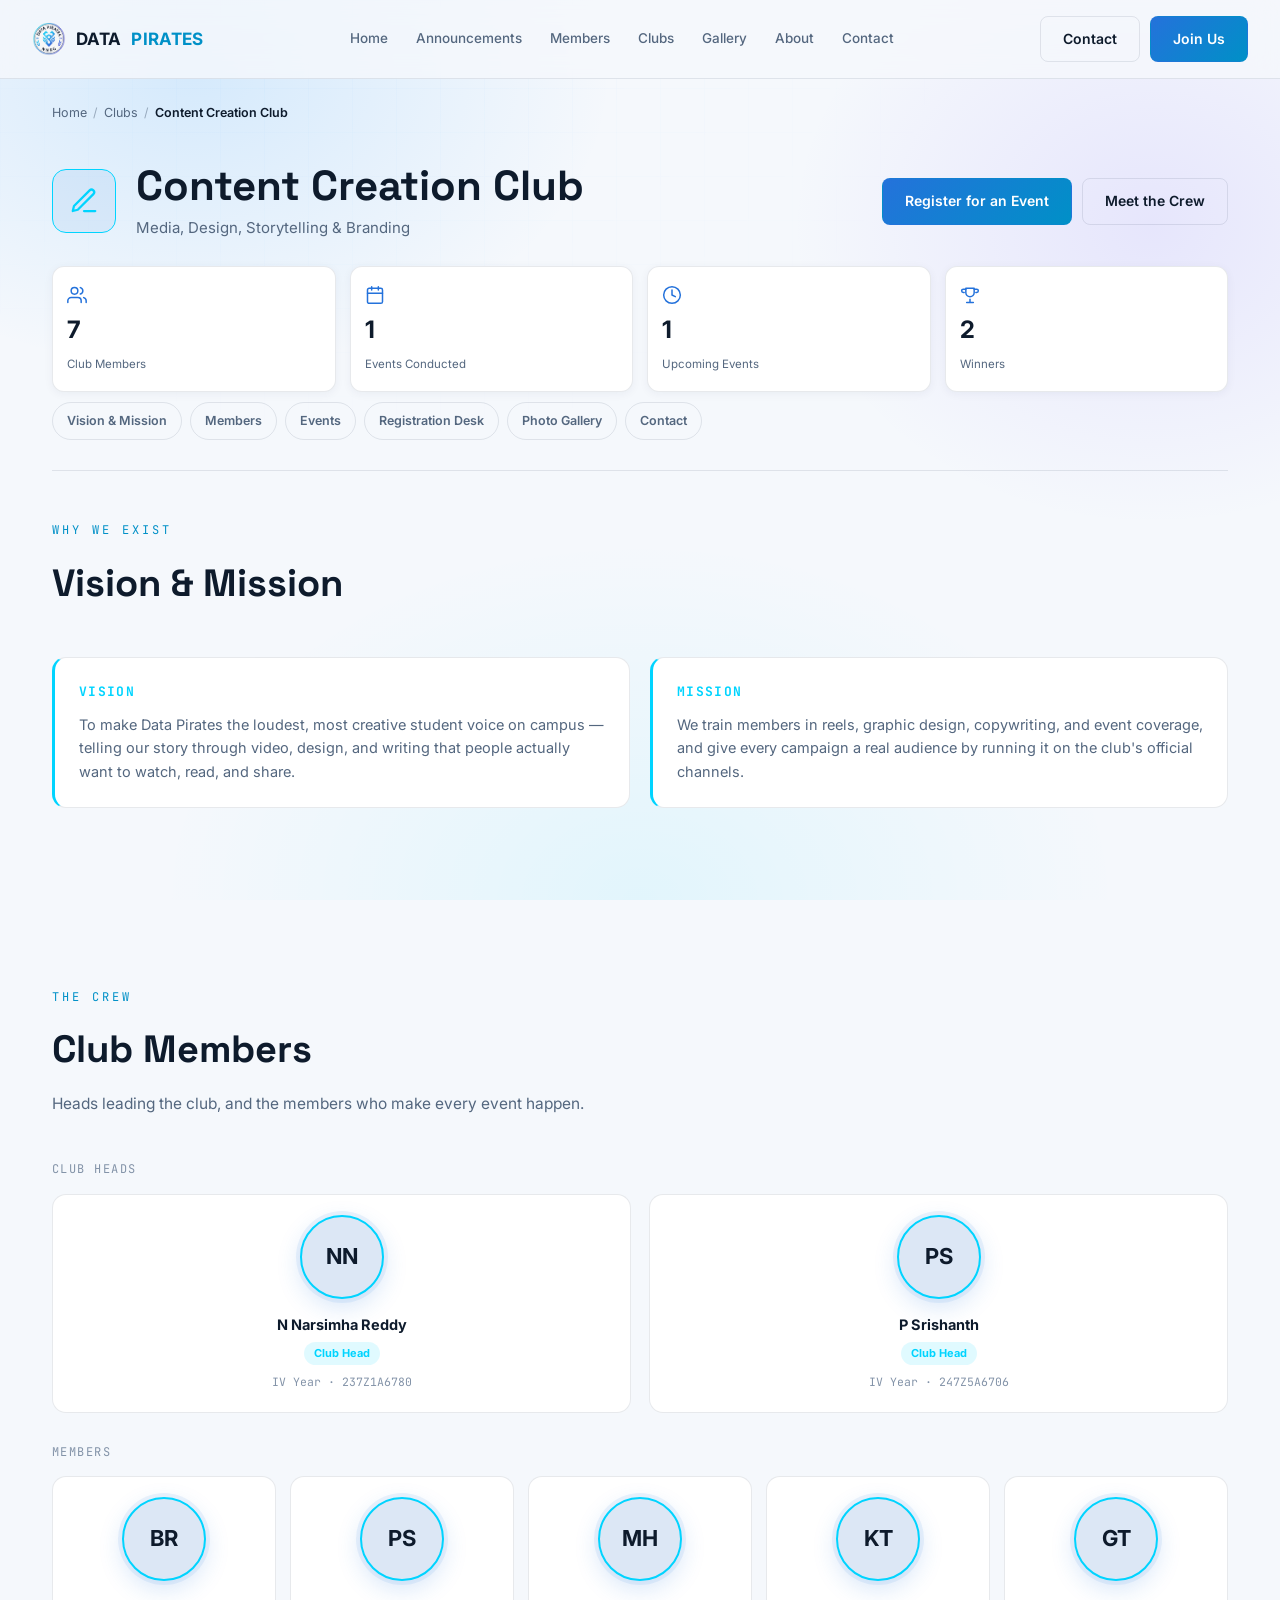
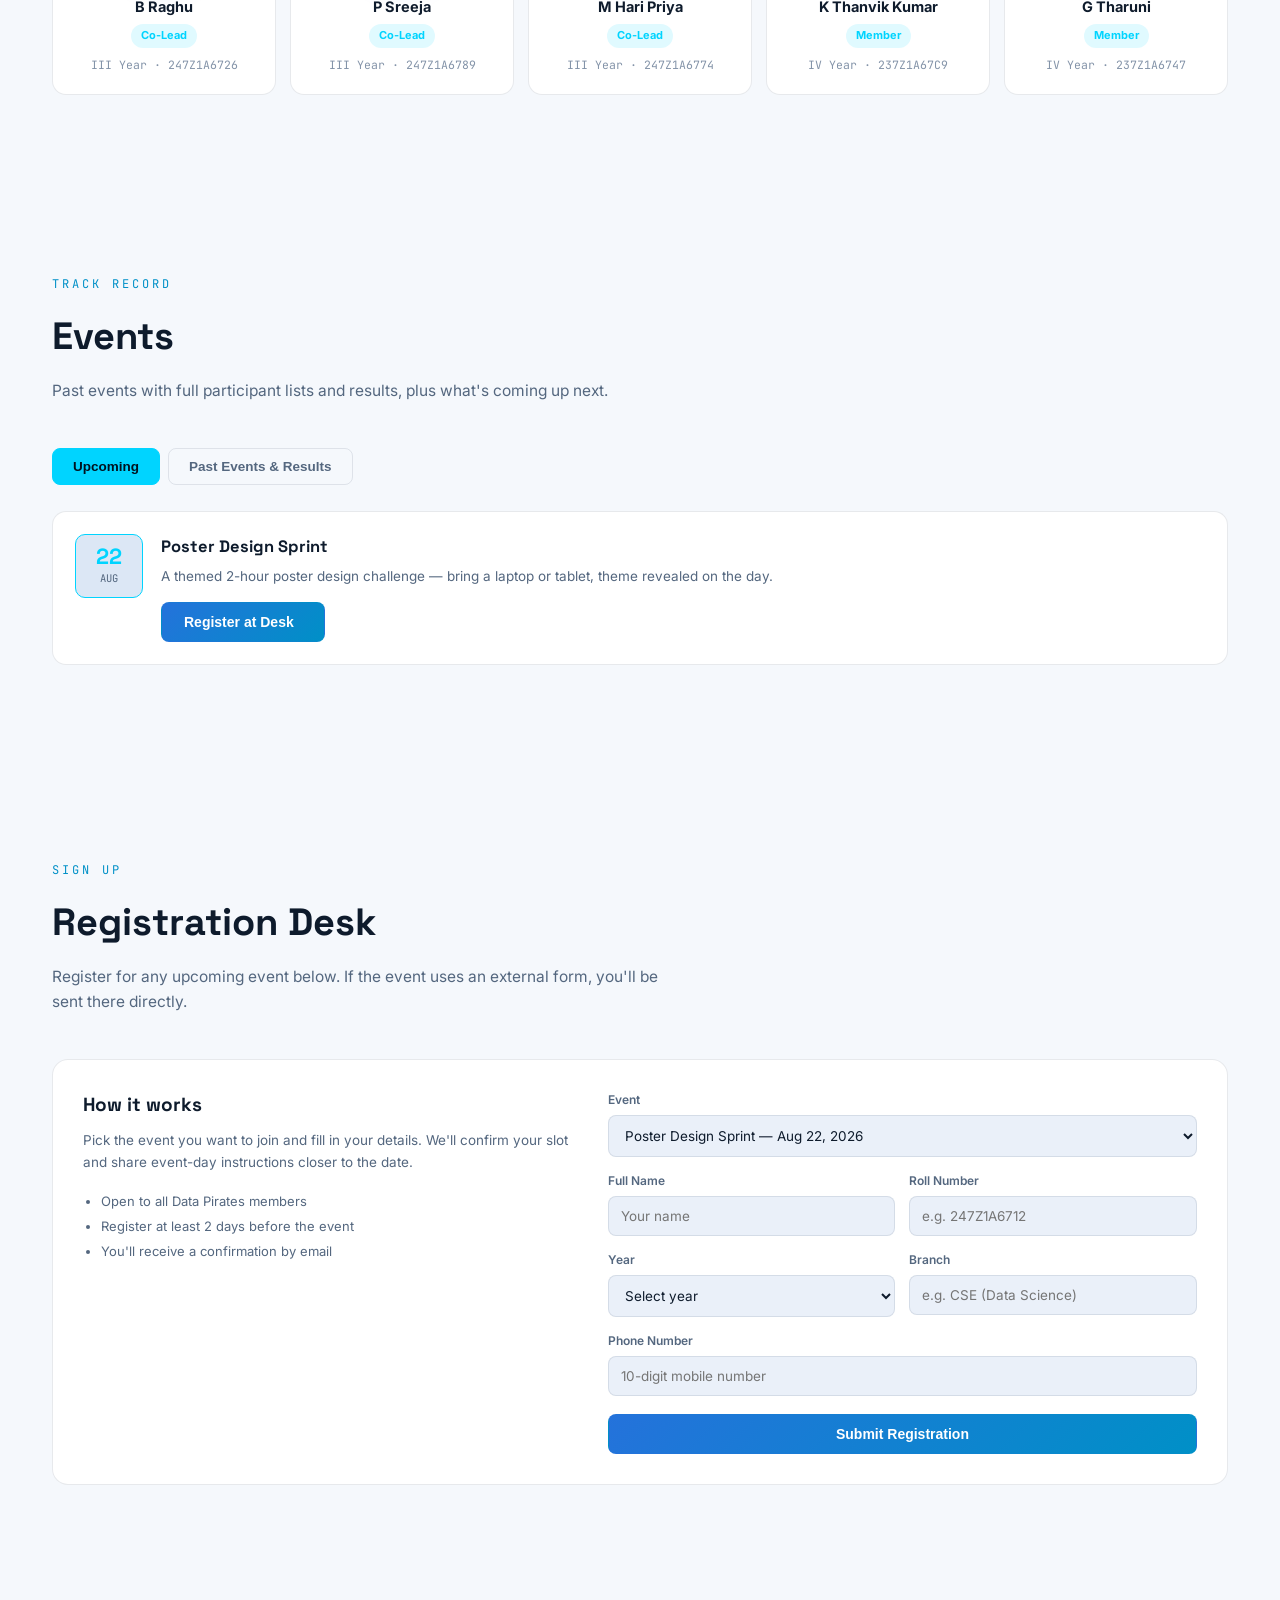
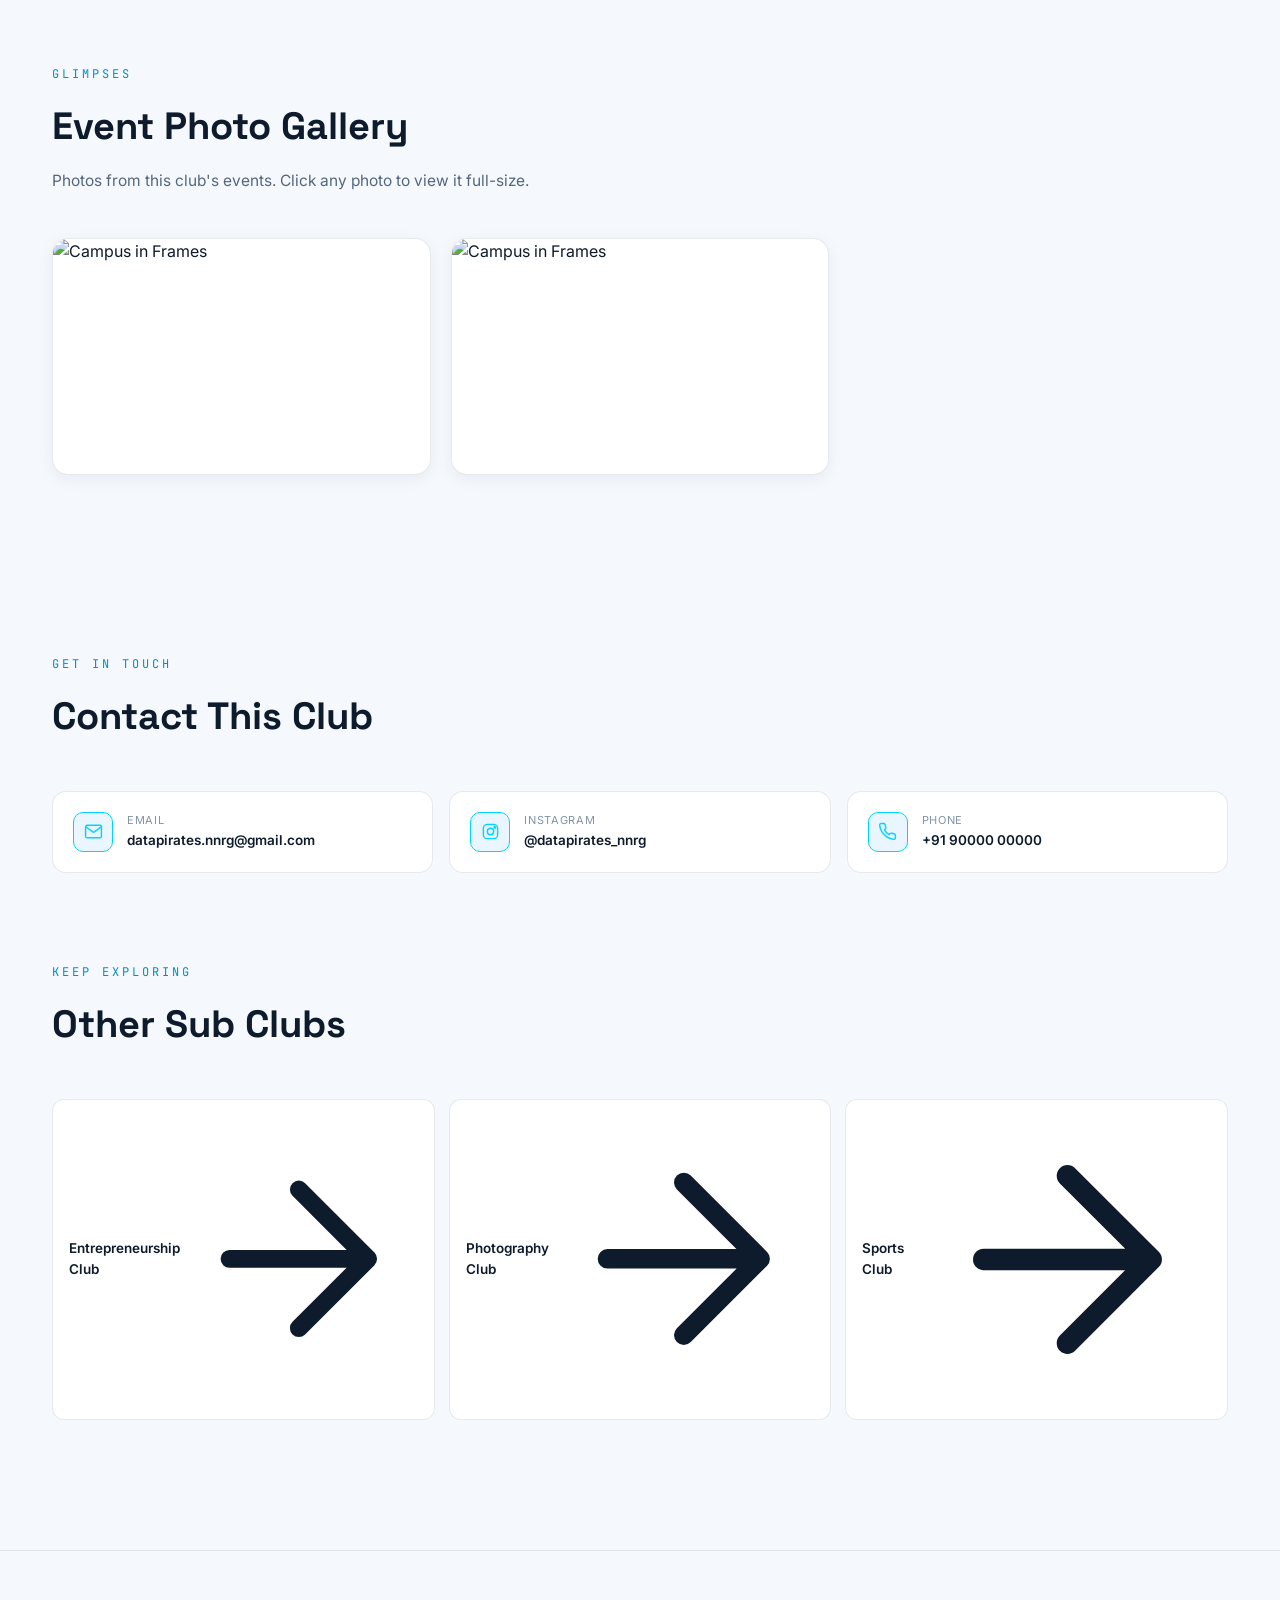
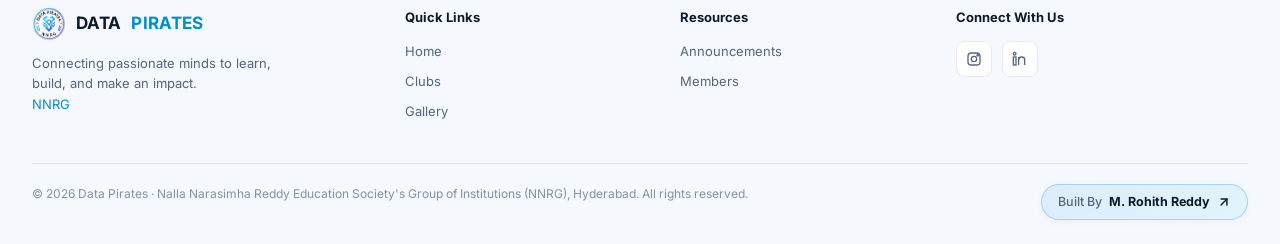
==== clubs/content-creation-club.html @ 0f672252 "Added Data Pirates website" ====
<!DOCTYPE html>
<html lang="en">

<head>
  <meta charset="UTF-8">
  <meta name="viewport" content="width=device-width, initial-scale=1.0">
  <title>Content Creation Club — Data Pirates</title>
  <meta name="description" content="Content Creation Club at Data Pirates NNRG — members, events, results, upcoming events and registration.">
  <link rel="icon" type="image/jpeg" href="../images/favicon.jpeg">
  <link rel="preconnect" href="https://fonts.googleapis.com">
  <link
    href="https://fonts.googleapis.com/css2?family=Space+Grotesk:wght@500;600;700;800&family=Inter:wght@400;500;600;700&family=JetBrains+Mono:wght@400;500;700&display=swap"
    rel="stylesheet">
  <link rel="stylesheet" href="../style.css">
  <link rel="stylesheet" href="club.css">
</head>

<body class="light-mode" data-club="content_creation">
  <div class="glow-bg"></div>
  <div class="grid-overlay"></div>

  <header>
    <a href="../index.html" class="logo">
      <div class="logo-mark logo-animated"><img src="../images/nav_logo.jpeg" alt="Data Pirates NNRG logo"></div>
      DATA <b>PIRATES</b>
    </a>
    <nav class="links" id="navLinks">
      <a href="../index.html#home">Home</a>
      <a href="../index.html#updates">Announcements</a>
      <a href="../index.html#members">Members</a>
      <a href="../index.html#clubs">Clubs</a>
      <a href="../gallery/index.html">Gallery</a>
      <a href="../index.html#about">About</a>
      <a href="../index.html#contact">Contact</a>
    </nav>
    <div class="nav-cta">
      <a href="#contact" class="btn btn-ghost">Contact</a>
      <a href="https://forms.gle/R5Wi1VMTRRuQQtkx8" target="_blank" rel="noopener noreferrer" class="btn btn-primary">Join Us</a>
      <button class="hamburger" id="hamburger" aria-label="Menu"><span></span><span></span><span></span></button>
    </div>
    <div class="mobile-menu" id="mobileMenu">
      <a href="../index.html#home">Home</a><a href="../index.html#updates">Announcements</a><a href="../index.html#members">Members</a>
      <a href="../index.html#clubs">Clubs</a><a href="../gallery/index.html">Gallery</a><a href="../index.html#about">About</a>
      <a href="#contact">Contact</a>
      <a href="https://forms.gle/R5Wi1VMTRRuQQtkx8" target="_blank" rel="noopener noreferrer" class="btn btn-primary">Join Us</a>
    </div>
  </header>

  <main>

    <!-- BREADCRUMB -->
    <div class="crumb">
      <a href="../index.html">Home</a><span class="sep">/</span>
      <a href="../index.html#clubs">Clubs</a><span class="sep">/</span>
      <span class="here" id="crumbHere">Club</span>
    </div>

    <!-- CLUB HERO -->
    <section class="club-hero" style="padding-bottom:0;">
      <div class="club-icon" id="clubHeroIcon"></div>
      <div>
        <h1 id="clubHeroName">Club Name</h1>
        <p class="tagline" id="clubHeroTagline">Tagline</p>
      </div>
      <div class="club-hero-actions">
        <a href="#register" class="btn btn-primary">Register for an Event</a>
        <a href="#members" class="btn btn-ghost">Meet the Crew</a>
      </div>
    </section>

    <div class="stat-strip" id="clubStatStrip" style="margin:26px 0 0;"></div>

    <!-- QUICK JUMP -->
    <div class="jumpnav">
      <a href="#vision">Vision &amp; Mission</a>
      <a href="#members">Members</a>
      <a href="#events">Events</a>
      <a href="#register">Registration Desk</a>
      <a href="#club-gallery">Photo Gallery</a>
      <a href="#contact">Contact</a>
    </div>

    <!-- VISION / MISSION -->
    <section id="vision" style="padding-top:0;">
      <div class="section-head">
        <div class="eyebrow">Why We Exist</div>
        <h2>Vision &amp; Mission</h2>
      </div>
      <div class="vm-grid">
        <div class="vm-card">
          <h4>Vision</h4>
          <p id="visionText"></p>
        </div>
        <div class="vm-card">
          <h4>Mission</h4>
          <p id="missionText"></p>
        </div>
      </div>
    </section>

    <!-- MEMBERS -->
    <section id="members">
      <div class="section-head">
        <div class="eyebrow">The Crew</div>
        <h2>Club Members</h2>
        <p>Heads leading the club, and the members who make every event happen.</p>
      </div>
      <div class="sub-label">Club Heads</div>
      <div class="members-heads" id="headsGrid"></div>
      <div class="sub-label">Members</div>
      <div class="members-rest" id="membersGrid"></div>
    </section>

    <!-- EVENTS -->
    <section id="events">
      <div class="section-head">
        <div class="eyebrow">Track Record</div>
        <h2>Events</h2>
        <p>Past events with full participant lists and results, plus what's coming up next.</p>
      </div>
      <div class="event-tabs">
        <button class="event-tab active" data-pane="paneUpcoming">Upcoming</button>
        <button class="event-tab" data-pane="panePast">Past Events &amp; Results</button>
      </div>
      <div class="event-pane active" id="paneUpcoming">
        <div id="upcomingEventsList"></div>
      </div>
      <div class="event-pane" id="panePast">
        <div id="pastEventsList"></div>
      </div>
    </section>

    <!-- REGISTRATION DESK -->
    <section id="register">
      <div class="section-head">
        <div class="eyebrow">Sign Up</div>
        <h2>Registration Desk</h2>
        <p>Register for any upcoming event below. If the event uses an external form, you'll be sent there directly.</p>
      </div>
      <div class="reg-wrap">
        <div class="reg-side">
          <h3>How it works</h3>
          <p>Pick the event you want to join and fill in your details. We'll confirm your slot and share event-day instructions closer to the date.</p>
          <ul>
            <li>Open to all Data Pirates members</li>
            <li>Register at least 2 days before the event</li>
            <li>You'll receive a confirmation by email</li>
          </ul>
        </div>
        <form class="reg-form" id="regForm">
          <div class="full">
            <label for="regEvent">Event</label>
            <select id="regEvent" name="event" required></select>
          </div>
          <div>
            <label for="regName">Full Name</label>
            <input id="regName" name="name" type="text" placeholder="Your name" required>
          </div>
          <div>
            <label for="regRoll">Roll Number</label>
            <input id="regRoll" name="roll" type="text" placeholder="e.g. 247Z1A6712" required>
          </div>
          <div>
            <label for="regYear">Year</label>
            <select id="regYear" name="year" required>
              <option value="">Select year</option>
              <option>I Year</option><option>II Year</option><option>III Year</option><option>IV Year</option>
            </select>
          </div>
          <div>
            <label for="regBranch">Branch</label>
            <input id="regBranch" name="branch" type="text" placeholder="e.g. CSE (Data Science)" required>
          </div>
          <div class="full">
            <label for="regPhone">Phone Number</label>
            <input id="regPhone" name="phone" type="tel" placeholder="10-digit mobile number" required>
          </div>
          <button type="submit" class="btn btn-primary">Submit Registration</button>
          <p class="reg-note" id="regConfirm" style="display:none;color:var(--blue-bright);">Your email app should now be open with your registration pre-filled — hit send to confirm your slot.</p>
        </form>
      </div>
    </section>

    <!-- CLUB GALLERY -->
    <section id="club-gallery">
      <div class="section-head">
        <div class="eyebrow">Glimpses</div>
        <h2>Event Photo Gallery</h2>
        <p>Photos from this club's events. Click any photo to view it full-size.</p>
      </div>
      <div class="gallery-grid" id="clubGalleryGrid"></div>
    </section>

    <!-- CONTACT -->
    <section id="contact">
      <div class="section-head">
        <div class="eyebrow">Get In Touch</div>
        <h2>Contact This Club</h2>
      </div>
      <div class="contact-grid" id="clubContactGrid"></div>
    </section>

    <!-- OTHER CLUBS -->
    <section style="padding-top:0;">
      <div class="section-head">
        <div class="eyebrow">Keep Exploring</div>
        <h2>Other Sub Clubs</h2>
      </div>
      <div class="other-clubs" id="otherClubs"></div>
    </section>

  </main>

  <footer>
    <div class="foot-grid">
      <div>
        <div class="logo" style="margin-bottom:12px;">
          <div class="logo-mark logo-animated"><img src="../images/footer_logo.jpeg" alt="Data Pirates NNRG logo"></div>
          DATA <b>PIRATES</b>
        </div>
        <p style="color:var(--text-dim);font-size:13px;max-width:260px;">Connecting passionate minds to learn, build,
          and make an impact. <a href="https://nnrg.edu.in/" target="_blank" rel="noopener noreferrer" style="color:var(--blue-bright);">NNRG</a></p>
      </div>
      <div>
        <h5>Quick Links</h5>
        <a href="../index.html#home">Home</a><a href="../index.html#clubs">Clubs</a><a href="../gallery/index.html">Gallery</a>
      </div>
      <div>
        <h5>Resources</h5>
        <a href="../index.html#updates">Announcements</a><a href="../index.html#members">Members</a>
      </div>
      <div>
        <h5>Connect With Us</h5>
        <div class="foot-socials">
          <a href="https://www.instagram.com/datapirates_nnrg?igsh=MTB2MWIzNXd2eTIxOA==" target="_blank" rel="noopener noreferrer" aria-label="Instagram">
            <svg viewBox="0 0 24 24" fill="none" stroke="currentColor" stroke-width="2">
              <rect x="3" y="3" width="18" height="18" rx="5" /><circle cx="12" cy="12" r="4" /><circle cx="17.5" cy="6.5" r="1" />
            </svg>
          </a>
          <a href="https://www.linkedin.com/in/nnrg-ds?utm_source=share_via&utm_content=profile&utm_medium=member_android" target="_blank" rel="noopener noreferrer" aria-label="LinkedIn">
            <svg viewBox="0 0 24 24" fill="none" stroke="currentColor" stroke-width="2">
              <rect x="2" y="9" width="4" height="12" /><circle cx="4" cy="4" r="2" /><path d="M10 9v12M10 13c0-2 2-4 4.5-4S19 11 19 13v8" />
            </svg>
          </a>
        </div>
      </div>
    </div>
    <div class="foot-bottom">
      <span>&copy; 2026 Data Pirates &middot; Nalla Narasimha Reddy Education Society's Group of Institutions (NNRG), Hyderabad. All rights reserved.</span>
      <a href="https://portfolio-pi-nine-75byigaozo.vercel.app/" target="_blank" rel="noopener noreferrer" class="built-by-btn">
        <span class="built-by-text">Built By</span><span class="built-by-name">M. Rohith Reddy</span>
        <svg width="14" height="14" viewBox="0 0 24 24" fill="none" stroke="currentColor" stroke-width="2.5" stroke-linecap="round" stroke-linejoin="round">
          <line x1="7" y1="17" x2="17" y2="7"></line><polyline points="7 7 17 7 17 17"></polyline>
        </svg>
      </a>
    </div>
  </footer>

  <script src="club-data.js"></script>
  <script src="club.js"></script>
</body>

</html>
---- style.css ----
:root {
      --bg: #050B16;
      --bg-2: #0A1526;
      --bg-3: #101F3A;
      --card: #0D1B30;
      --border: rgba(255, 255, 255, 0.08);
      --blue: #2E9FFF;
      --blue-bright: #00D4FF;
      --violet: #7B61FF;
      --text: #EAF1FB;
      --text-dim: #8CA0BE;
      --text-dim2: #5E7292;
      --gold: #FFC93C;
      --silver: #C9D4E0;
      --bronze: #D98A4E;
    }

    body.light-mode {
      --bg: #F5F8FC;
      --bg-2: #EAF0F9;
      --bg-3: #DCE7F5;
      --card: #FFFFFF;
      --border: rgba(20, 40, 70, 0.10);
      --blue: #2472DB;
      --blue-bright: #0090C7;
      --violet: #6A4FE0;
      --text: #0E1B2C;
      --text-dim: #54677F;
      --text-dim2: #8393A8;
      --gold: #C98A00;
      --silver: #94A3B5;
      --bronze: #B06B2E;
    }

    * {
      box-sizing: border-box;
      margin: 0;
      padding: 0;
    }

    html {
      scroll-behavior: smooth;
    }

    body {
      background: var(--bg);
      color: var(--text);
      font-family: 'Inter', sans-serif;
      line-height: 1.6;
      overflow-x: hidden;
      transition: background .35s ease, color .35s ease;
    }

    body.light-mode .club-icon {
      background: rgba(36, 114, 219, 0.08);
    }

    body.light-mode .stat-box svg,
    body.light-mode .announce-icon svg {
      color: var(--blue);
    }

    body.light-mode header {
      background: rgba(245, 248, 252, 0.8);
    }

    body.light-mode .hero h1 .accent {
      background: linear-gradient(135deg, var(--blue), var(--violet));
      -webkit-background-clip: text;
      background-clip: text;
      color: transparent;
    }

    body.light-mode .btn-primary {
      color: #fff;
    }

    body.light-mode .grid-overlay {
      opacity: 0.5;
    }

    body.light-mode .avatar-ring,
    body.light-mode .crew-mini .av,
    body.light-mode .member-mini .av,
    body.light-mode .podium-slot .av {
      background: var(--bg-3);
    }

    body.light-mode .voyage-mini {
      background: var(--bg-2);
    }

    body.light-mode .lead-card,
    body.light-mode .club-card,
    body.light-mode .event-card,
    body.light-mode .result-card,
    body.light-mode .announce-item,
    body.light-mode .stat-box,
    body.light-mode .update-panel {
      box-shadow: 0 2px 10px rgba(20, 40, 70, 0.05);
    }

    h1,
    h2,
    h3,
    h4,
    .display {
      font-family: 'Space Grotesk', sans-serif;
    }

    .mono {
      font-family: 'JetBrains Mono', monospace;
    }

    a {
      color: inherit;
      text-decoration: none;
    }

    img,
    svg {
      display: block;
      max-width: 100%;
    }

    ::selection {
      background: var(--blue);
      color: #00121F;
    }

    .glow-bg {
      position: fixed;
      inset: 0;
      z-index: -2;
      background:
        radial-gradient(ellipse 700px 500px at 15% 8%, rgba(46, 159, 255, 0.16), transparent 60%),
        radial-gradient(ellipse 600px 500px at 90% 25%, rgba(123, 97, 255, 0.12), transparent 60%),
        radial-gradient(ellipse 800px 600px at 50% 100%, rgba(0, 212, 255, 0.08), transparent 60%),
        var(--bg);
    }

    .grid-overlay {
      position: fixed;
      inset: 0;
      z-index: -1;
      opacity: 0.35;
      pointer-events: none;
      background-image:
        linear-gradient(rgba(46, 159, 255, 0.05) 1px, transparent 1px),
        linear-gradient(90deg, rgba(46, 159, 255, 0.05) 1px, transparent 1px);
      background-size: 44px 44px;
      mask-image: radial-gradient(ellipse 900px 700px at 30% 0%, black, transparent 70%);
    }

    /* NAV */
    header {
      position: sticky;
      top: 0;
      z-index: 100;
      display: flex;
      align-items: center;
      justify-content: space-between;
      padding: 16px 32px;
      background: rgba(5, 11, 22, 0.75);
      backdrop-filter: blur(14px);
      border-bottom: 1px solid var(--border);
    }

    .logo {
      display: flex;
      align-items: center;
      gap: 10px;
      font-weight: 700;
      font-size: 17px;
      letter-spacing: 0.02em;
    }

    .logo-mark {
      width: 34px;
      height: 34px;
      flex-shrink: 0;
    }

    .logo b {
      color: var(--blue-bright);
    }

    /* ANIMATED LOGO */
    @keyframes logoSpin {
      from {
        transform: rotate(0deg);
      }

      to {
        transform: rotate(360deg);
      }
    }

    @keyframes logoPulse {

      0%,
      100% {
        box-shadow: 0 0 0px rgba(46, 159, 255, 0.0);
      }

      50% {
        box-shadow: 0 0 18px rgba(46, 159, 255, 0.55);
      }
    }

    @keyframes logoFloat {

      0%,
      100% {
        transform: translateY(0);
      }

      50% {
        transform: translateY(-3px);
      }
    }

    .logo-animated {
      border-radius: 50%;
      overflow: hidden;
      animation: logoPulse 3.2s ease-in-out infinite, logoFloat 4.5s ease-in-out infinite;
      transition: transform .3s ease;
    }

    .logo-animated img {
      width: 100%;
      height: 100%;
      object-fit: cover;
      border-radius: 50%;
      animation: logoSpin 14s linear infinite;
    }

    .logo:hover .logo-animated {
      transform: scale(1.08);
    }

    .logo:hover .logo-animated img {
      animation-duration: 2.5s;
    }

    nav.links {
      display: flex;
      gap: 4px;
      align-items: center;
    }

    nav.links a {
      font-size: 13.5px;
      font-weight: 500;
      color: var(--text-dim);
      padding: 9px 12px;
      border-radius: 7px;
      transition: all .2s ease;
      white-space: nowrap;
    }

    nav.links a:hover,
    nav.links a.active {
      color: var(--text);
      background: rgba(46, 159, 255, 0.1);
    }

    .nav-cta {
      display: flex;
      align-items: center;
      gap: 10px;
    }

    .btn {
      display: inline-flex;
      align-items: center;
      gap: 8px;
      justify-content: center;
      padding: 11px 22px;
      border-radius: 8px;
      font-weight: 600;
      font-size: 14px;
      cursor: pointer;
      border: 1px solid transparent;
      transition: all .2s ease;
      white-space: nowrap;
    }

    .btn-primary {
      background: linear-gradient(135deg, var(--blue), var(--blue-bright));
      color: #00121F;
    }

    .btn-primary:hover {
      filter: brightness(1.12);
      transform: translateY(-1px);
    }

    .btn-ghost {
      border-color: var(--border);
      color: var(--text);
      background: transparent;
    }

    .btn-ghost:hover {
      border-color: var(--blue);
      color: var(--blue-bright);
    }

    .hamburger {
      display: none;
      flex-direction: column;
      gap: 5px;
      cursor: pointer;
      background: none;
      border: none;
      padding: 6px;
    }

    .hamburger span {
      width: 22px;
      height: 2px;
      background: var(--text);
      border-radius: 2px;
      transition: .25s;
    }

    .theme-toggle {
      width: 40px;
      height: 40px;
      border-radius: 50%;
      border: 1px solid var(--border);
      background: var(--card);
      display: flex;
      align-items: center;
      justify-content: center;
      cursor: pointer;
      flex-shrink: 0;
      transition: all .25s ease;
    }

    .theme-toggle:hover {
      border-color: var(--blue);
    }

    .theme-toggle svg {
      width: 18px;
      height: 18px;
      color: var(--blue-bright);
    }

    .theme-toggle .moon-icon {
      display: none;
    }

    body.light-mode .theme-toggle .sun-icon {
      display: none;
    }

    body.light-mode .theme-toggle .moon-icon {
      display: block;
    }

    .mobile-menu {
      display: none;
      position: fixed;
      top: 64px;
      left: 0;
      right: 0;
      bottom: 0;
      z-index: 99;
      background: rgba(5, 11, 22, 0.98);
      backdrop-filter: blur(10px);
      padding: 24px;
      flex-direction: column;
      gap: 6px;
      overflow-y: auto;
    }

    body.light-mode .mobile-menu {
      background: rgba(245, 248, 252, 0.98);
    }

    .mobile-menu.open {
      display: flex;
    }

    .mobile-menu a {
      padding: 14px 10px;
      font-size: 16px;
      border-bottom: 1px solid var(--border);
      color: var(--text-dim);
    }

    .mobile-menu .btn {
      margin-top: 16px;
    }

    main {
      max-width: 1240px;
      margin: 0 auto;
      padding: 0 32px;
    }

    section {
      padding: 90px 0;
    }

    .eyebrow {
      font-family: 'JetBrains Mono', monospace;
      font-size: 12px;
      letter-spacing: 0.25em;
      text-transform: uppercase;
      color: var(--blue-bright);
      margin-bottom: 12px;
    }

    .section-head {
      max-width: 620px;
      margin-bottom: 44px;
    }

    .section-head h2 {
      font-size: clamp(26px, 4vw, 38px);
      font-weight: 700;
    }

    .section-head p {
      color: var(--text-dim);
      margin-top: 12px;
      font-size: 15.5px;
    }

    .section-head.center {
      margin-left: auto;
      margin-right: auto;
      text-align: center;
    }

    /* HERO */
    .hero {
      display: grid;
      grid-template-columns: 1.05fr 0.95fr;
      gap: 50px;
      align-items: center;
      padding: 100px 0 70px;
    }

    .hero-eyebrow {
      font-family: 'JetBrains Mono', monospace;
      font-size: 13px;
      letter-spacing: 0.3em;
      color: var(--blue-bright);
      margin-bottom: 18px;
    }

    .hero h1 {
      font-size: clamp(40px, 6vw, 64px);
      font-weight: 800;
      line-height: 1.05;
    }

    .hero h1 .accent {
      background: linear-gradient(135deg, var(--blue-bright), var(--blue));
      -webkit-background-clip: text;
      background-clip: text;
      color: transparent;
    }

    .hero p.lede {
      margin-top: 22px;
      color: var(--text-dim);
      font-size: 16.5px;
      max-width: 480px;
    }

    .hero-actions {
      display: flex;
      gap: 14px;
      margin-top: 32px;
      flex-wrap: wrap;
    }

    .stat-strip {
      display: grid;
      grid-template-columns: repeat(4, 1fr);
      gap: 14px;
      margin-top: 56px;
    }

    .stat-box {
      background: var(--card);
      border: 1px solid var(--border);
      border-radius: 12px;
      padding: 18px 14px;
      display: flex;
      flex-direction: column;
      gap: 6px;
    }

    .stat-box svg {
      width: 20px;
      height: 20px;
      color: var(--blue-bright);
    }

    .stat-box b {
      font-size: 24px;
      font-weight: 700;
    }

    .stat-box span {
      font-size: 11.5px;
      color: var(--text-dim);
    }

    .hero-art {
      position: relative;
      aspect-ratio: 1/1;
      max-width: 480px;
      justify-self: end;
      width: 100%;
    }

    .hero-art svg {
      width: 100%;
      height: 100%;
    }

    .hero-logo-wrapper {
      position: relative;
      width: 100%;
      max-width: 440px;
      aspect-ratio: 1 / 1;
      margin: 0 auto;
      border-radius: 50%;
      padding: 12px;
      background: linear-gradient(135deg, rgba(36, 114, 219, 0.15), rgba(0, 212, 255, 0.08));
      border: 2px solid var(--border);
      box-shadow: 0 20px 50px rgba(36, 114, 219, 0.18), 0 0 30px rgba(0, 212, 255, 0.15);
      display: flex;
      align-items: center;
      justify-content: center;
      animation: logoFloat 4.5s ease-in-out infinite, logoPulse 3.5s ease-in-out infinite;
    }

    .hero-logo-img {
      width: 100%;
      height: 100%;
      object-fit: contain;
      border-radius: 50%;
      transition: transform 0.3s ease;
    }

    .hero-logo-wrapper:hover .hero-logo-img {
      transform: scale(1.04);
    }



    /* MODERN LEADERSHIP CARDS (Matching Screenshot Reference) */
    .leadership-card {
      background: var(--card);
      border: 1px solid var(--border);
      border-radius: 22px;
      padding: 20px 20px 16px 20px;
      display: flex;
      flex-direction: column;
      justify-content: space-between;
      transition: all 0.3s ease;
      box-shadow: 0 4px 16px rgba(20, 40, 70, 0.05);
      position: relative;
      overflow: hidden;
    }

    body.light-mode .leadership-card {
      background: #FAF7F2;
      border-color: rgba(20, 40, 70, 0.08);
    }

    .leadership-card:hover {
      transform: translateY(-5px);
      border-color: var(--blue);
      box-shadow: 0 16px 36px rgba(36, 114, 219, 0.15);
    }

    .lead-card-header {
      display: flex;
      justify-content: space-between;
      align-items: flex-start;
      gap: 8px;
      margin-bottom: 14px;
      min-height: 42px;
    }

    .lead-card-name {
      font-size: 16.5px;
      font-weight: 700;
      color: var(--text);
      line-height: 1.25;
      flex: 1;
    }

    .lead-card-role {
      font-family: 'JetBrains Mono', monospace;
      font-size: 10px;
      font-weight: 700;
      letter-spacing: 0.08em;
      text-transform: uppercase;
      color: var(--blue);
      text-align: right;
      max-width: 45%;
      line-height: 1.3;
      padding-top: 2px;
    }

    .lead-card-photo-wrapper {
      width: 100%;
      height: 240px;
      border-radius: 16px;
      overflow: hidden;
      background: linear-gradient(135deg, var(--bg-3), var(--bg-2));
      display: flex;
      align-items: center;
      justify-content: center;
      margin-bottom: 10px;
    }

    .lead-card-photo {
      width: 100%;
      height: 100%;
      object-fit: cover;
      object-position: top center;
      transition: transform 0.35s ease;
    }

    .leadership-card:hover .lead-card-photo {
      transform: scale(1.06);
    }

    .lead-card-footer {
      display: flex;
      justify-content: space-between;
      align-items: center;
      padding-top: 4px;
    }

    .lead-card-yr {
      font-size: 11.5px;
      font-weight: 600;
      color: var(--text-dim2);
    }

    /* shared grids */
    .grid-4 {
      display: grid;
      grid-template-columns: repeat(4, 1fr);
      gap: 18px;
    }

    .grid-5 {
      display: grid;
      grid-template-columns: repeat(5, 1fr);
      gap: 16px;
    }

    .grid-3 {
      display: grid;
      grid-template-columns: repeat(3, 1fr);
      gap: 20px;
    }

    .lead-card,
    .club-card {
      background: var(--card);
      border: 1px solid var(--border);
      border-radius: 14px;
      padding: 22px;
      transition: all .25s ease;
      position: relative;
      overflow: hidden;
    }

    .lead-card:hover,
    .club-card:hover {
      transform: translateY(-4px);
      border-color: var(--blue);
      box-shadow: 0 12px 30px rgba(46, 159, 255, 0.12);
    }

    .avatar-ring {
      width: 84px;
      height: 84px;
      border-radius: 50%;
      margin: 0 auto 14px;
      background: var(--bg-3);
      border: 2.5px solid var(--flag, var(--blue));
      display: flex;
      align-items: center;
      justify-content: center;
      font-weight: 700;
      font-size: 22px;
      color: var(--text);
      box-shadow: 0 8px 24px rgba(36, 114, 219, 0.18), 0 0 0 4px rgba(36, 114, 219, 0.08);
      overflow: hidden;
      transition: all .3s ease;
    }

    .lead-card:hover .avatar-ring {
      transform: scale(1.05);
      box-shadow: 0 12px 30px rgba(36, 114, 219, 0.3), 0 0 0 6px rgba(36, 114, 219, 0.15);
    }

    .avatar-ring img {
      width: 100%;
      height: 100%;
      object-fit: cover;
      border-radius: 50%;
      transition: transform .35s ease;
    }

    .lead-card:hover .avatar-ring img {
      transform: scale(1.1);
    }

    .lead-card {
      text-align: center;
    }

    .lead-card h4 {
      font-size: 15.5px;
      font-weight: 600;
    }

    .lead-card .role {
      font-size: 12.5px;
      color: var(--blue-bright);
      margin-top: 2px;
    }

    .lead-card .yr {
      font-size: 11.5px;
      color: var(--text-dim2);
      margin-top: 2px;
    }

    .club-icon {
      width: 48px;
      height: 48px;
      border-radius: 10px;
      background: rgba(46, 159, 255, 0.1);
      display: flex;
      align-items: center;
      justify-content: center;
      margin-bottom: 14px;
      border: 1px solid var(--flag, var(--blue));
    }

    .club-icon svg {
      width: 24px;
      height: 24px;
      color: var(--flag, var(--blue));
    }

    .club-card h3 {
      font-size: 17px;
      font-weight: 700;
    }

    .club-card .focus {
      font-size: 13px;
      color: var(--text-dim);
      margin-top: 4px;
    }

    .club-card .head-line {
      font-size: 12.5px;
      color: var(--text-dim);
      margin-top: 12px;
    }

    .club-card .head-line b {
      color: var(--text);
    }

    .club-actions {
      display: flex;
      gap: 8px;
      margin-top: 16px;
    }

    .club-btn {
      flex: 1;
      padding: 9px;
      border-radius: 7px;
      border: 1px solid var(--flag, var(--blue));
      background: transparent;
      color: var(--text);
      font-size: 12.5px;
      font-weight: 600;
      cursor: pointer;
      transition: all .2s ease;
      text-align: center;
    }

    .club-btn:hover {
      background: var(--flag, var(--blue));
      color: #00121F;
    }

    .club-btn.active {
      background: var(--flag, var(--blue));
      color: #00121F;
    }

    .club-detail {
      display: none;
      margin-top: 16px;
      padding-top: 16px;
      border-top: 1px dashed var(--border);
    }

    .club-detail.open {
      display: block;
    }

    .mini-heading {
      font-family: 'JetBrains Mono', monospace;
      font-size: 10.5px;
      letter-spacing: 0.12em;
      text-transform: uppercase;
      color: var(--blue-bright);
      margin: 14px 0 8px;
    }

    .mini-heading:first-child {
      margin-top: 0;
    }

    .crew-mini {
      display: grid;
      grid-template-columns: repeat(auto-fill, minmax(64px, 1fr));
      gap: 10px;
    }

    .crew-mini .cm {
      text-align: center;
      font-size: 11px;
    }

    .crew-mini .av {
      width: 40px;
      height: 40px;
      border-radius: 50%;
      background: var(--bg-3);
      border: 1.5px solid var(--flag, var(--blue));
      display: flex;
      align-items: center;
      justify-content: center;
      margin: 0 auto 4px;
      font-size: 11px;
      font-weight: 700;
    }

    .voyage-mini {
      background: var(--bg-3);
      border-radius: 8px;
      padding: 10px 12px;
      margin-bottom: 8px;
      border-left: 3px solid var(--flag, var(--blue));
    }

    .voyage-mini .vt {
      display: flex;
      justify-content: space-between;
      font-size: 12.5px;
      font-weight: 600;
      gap: 8px;
      flex-wrap: wrap;
    }

    .voyage-mini .vd {
      font-size: 10.5px;
      color: var(--text-dim);
    }

    .voyage-mini .vm {
      font-size: 11px;
      color: var(--text-dim);
      margin-top: 4px;
    }

    .voyage-mini .vm b {
      color: var(--text);
    }

    /* EVENTS */
    .event-card {
      background: var(--card);
      border: 1px solid var(--border);
      border-radius: 14px;
      overflow: hidden;
      transition: all .25s ease;
    }

    .event-card:hover {
      transform: translateY(-4px);
      border-color: var(--blue);
    }

    .event-banner {
      height: 120px;
      background: linear-gradient(135deg, var(--bg-3), var(--bg-2));
      position: relative;
      display: flex;
      align-items: center;
      justify-content: center;
    }

    .event-banner svg {
      width: 44px;
      height: 44px;
      color: var(--blue-bright);
      opacity: 0.6;
    }

    .event-date-chip {
      position: absolute;
      top: 12px;
      left: 12px;
      background: rgba(5, 11, 22, 0.85);
      border: 1px solid var(--border);
      border-radius: 8px;
      padding: 6px 10px;
      font-family: 'JetBrains Mono', monospace;
      font-size: 11px;
      text-align: center;
    }

    body.light-mode .event-date-chip {
      background: rgba(255, 255, 255, 0.85);
    }

    .event-body {
      padding: 18px;
    }

    .event-body h3 {
      font-size: 16px;
      font-weight: 700;
    }

    .event-body .loc {
      font-size: 12px;
      color: var(--blue-bright);
      margin-top: 6px;
      display: flex;
      align-items: center;
      gap: 5px;
    }

    .event-body p {
      font-size: 13px;
      color: var(--text-dim);
      margin-top: 8px;
    }

    .event-body .btn {
      margin-top: 14px;
      width: 100%;
      padding: 9px;
      font-size: 13px;
    }

    /* UPDATES: announcements ticker + results side by side */
    .update-grid {
      display: grid;
      grid-template-columns: 1fr 1fr;
      gap: 24px;
      align-items: start;
    }

    .update-panel {
      background: var(--card);
      border: 1px solid var(--border);
      border-radius: 16px;
      padding: 24px;
    }

    .update-panel .panel-title {
      display: flex;
      align-items: center;
      gap: 10px;
      margin-bottom: 18px;
    }

    .update-panel .panel-title .dot {
      width: 8px;
      height: 8px;
      border-radius: 50%;
      background: var(--blue-bright);
      box-shadow: 0 0 8px var(--blue-bright);
    }

    .update-panel .panel-title h3 {
      font-size: 16px;
      font-weight: 700;
    }

    .update-panel .panel-title span {
      font-size: 11px;
      color: var(--text-dim2);
      margin-left: auto;
      font-family: 'JetBrains Mono', monospace;
    }

    .ticker-wrap {
      height: 380px;
      overflow: hidden;
      position: relative;
      -webkit-mask-image: linear-gradient(to bottom, transparent, black 8%, black 92%, transparent);
      mask-image: linear-gradient(to bottom, transparent, black 8%, black 92%, transparent);
    }

    .ticker-track {
      display: flex;
      flex-direction: column;
      animation: tickerUp 22s linear infinite;
    }

    .ticker-wrap:hover .ticker-track {
      animation-play-state: paused;
    }

    @keyframes tickerUp {
      0% {
        transform: translateY(0);
      }

      100% {
        transform: translateY(-50%);
      }
    }

    .announce-item {
      display: flex;
      gap: 14px;
      padding: 14px 4px;
      border-bottom: 1px solid var(--border);
      align-items: flex-start;
    }

    .announce-icon {
      width: 38px;
      height: 38px;
      border-radius: 10px;
      background: rgba(46, 159, 255, 0.12);
      display: flex;
      align-items: center;
      justify-content: center;
      flex-shrink: 0;
    }

    .announce-icon svg {
      width: 18px;
      height: 18px;
      color: var(--blue-bright);
    }

    .announce-item h4 {
      font-size: 13.5px;
      font-weight: 600;
    }

    .announce-item p {
      font-size: 12px;
      color: var(--text-dim);
      margin-top: 3px;
    }

    .announce-date {
      font-family: 'JetBrains Mono', monospace;
      font-size: 10.5px;
      color: var(--text-dim2);
      white-space: nowrap;
      margin-left: auto;
      padding-top: 2px;
    }

    .results-stack {
      display: flex;
      flex-direction: column;
      gap: 16px;
      max-height: 380px;
      overflow-y: auto;
      padding-right: 4px;
    }

    .results-stack::-webkit-scrollbar {
      width: 5px;
    }

    .results-stack::-webkit-scrollbar-thumb {
      background: var(--border);
      border-radius: 4px;
    }

    .result-card {
      background: var(--bg-3);
      border: 1px solid var(--border);
      border-radius: 12px;
      padding: 18px;
    }

    .result-card .rh {
      display: flex;
      justify-content: space-between;
      flex-wrap: wrap;
      gap: 8px;
      margin-bottom: 10px;
    }

    .result-card h3 {
      font-size: 14.5px;
      font-weight: 700;
    }

    .result-card .rmeta {
      font-size: 11.5px;
      color: var(--text-dim);
    }

    .podium-row {
      display: flex;
      justify-content: center;
      align-items: flex-end;
      gap: 12px;
      margin: 8px 0 4px;
    }

    .podium-slot {
      text-align: center;
    }

    .podium-slot .av {
      width: 42px;
      height: 42px;
      border-radius: 50%;
      background: var(--card);
      border: 2px solid var(--place-color);
      display: flex;
      align-items: center;
      justify-content: center;
      font-weight: 700;
      font-size: 12px;
      margin: 0 auto 5px;
    }

    .podium-slot .pname {
      font-size: 10.5px;
      font-weight: 600;
    }

    .podium-slot .bar {
      width: 48px;
      border-radius: 6px 6px 0 0;
      background: var(--place-color);
      color: #0A1120;
      font-weight: 800;
      display: flex;
      align-items: center;
      justify-content: center;
      margin-top: 6px;
    }

    .podium-slot.p1 .bar {
      height: 44px;
      font-size: 16px;
    }

    .podium-slot.p2 .bar {
      height: 32px;
      font-size: 14px;
    }

    .podium-slot.p3 .bar {
      height: 24px;
      font-size: 12px;
    }

    .result-card .participants {
      font-size: 11px;
      color: var(--text-dim);
      margin-top: 10px;
      text-align: center;
    }

    .result-card .participants b {
      color: var(--text);
    }

    /* MEMBERS */
    .member-filters {
      display: flex;
      gap: 8px;
      flex-wrap: wrap;
      margin-bottom: 28px;
    }

    .filter-chip {
      padding: 8px 16px;
      border-radius: 20px;
      border: 1px solid var(--border);
      font-size: 12.5px;
      cursor: pointer;
      color: var(--text-dim);
      transition: all .2s ease;
      background: transparent;
    }

    .filter-chip:hover {
      border-color: var(--blue);
    }

    .filter-chip.active {
      background: var(--blue);
      border-color: var(--blue);
      color: #00121F;
      font-weight: 700;
    }

    .member-grid {
      display: grid;
      grid-template-columns: repeat(6, 1fr);
      gap: 16px;
    }

    .member-mini {
      text-align: center;
    }

    .member-mini .av {
      width: 60px;
      height: 60px;
      border-radius: 50%;
      background: var(--card);
      border: 2px solid var(--flag, var(--blue));
      display: flex;
      align-items: center;
      justify-content: center;
      font-weight: 700;
      margin: 0 auto 8px;
    }

    .member-mini .nm {
      font-size: 12.5px;
      font-weight: 600;
    }

    .member-mini .rl {
      font-size: 10.5px;
      color: var(--text-dim);
    }

    /* GALLERY */
    .gallery-grid {
      display: grid;
      grid-template-columns: repeat(3, 1fr);
      gap: 20px;
    }

    .gallery-tile {
      aspect-ratio: 16 / 10;
      border-radius: 16px;
      position: relative;
      overflow: hidden;
      border: 1px solid var(--border);
      background: var(--card);
      cursor: pointer;
      box-shadow: 0 4px 16px rgba(0, 0, 0, 0.06);
      transition: all 0.4s cubic-bezier(0.2, 0.8, 0.2, 1);
    }

    .gallery-tile:hover {
      transform: translateY(-5px);
      box-shadow: 0 12px 28px rgba(46, 159, 255, 0.15);
      border-color: rgba(46, 159, 255, 0.4);
    }

    .gallery-tile .gallery-img {
      width: 100%;
      height: 100%;
      object-fit: cover;
      display: block;
      transition: transform 0.6s cubic-bezier(0.2, 0.8, 0.2, 1);
    }

    .gallery-tile:hover .gallery-img {
      transform: scale(1.08);
    }

    .gallery-tile .tile-overlay {
      position: absolute;
      inset: 0;
      background: linear-gradient(to top, rgba(5, 11, 22, 0.9) 0%, rgba(5, 11, 22, 0.4) 50%, rgba(5, 11, 22, 0.1) 100%);
      display: flex;
      flex-direction: column;
      justify-content: space-between;
      padding: 16px;
      opacity: 0;
      transition: opacity 0.35s ease, backdrop-filter 0.35s ease;
      backdrop-filter: blur(2px);
    }

    .gallery-tile:hover .tile-overlay {
      opacity: 1;
    }

    .overlay-top {
      display: flex;
      justify-content: space-between;
      align-items: center;
      transform: translateY(-8px);
      transition: transform 0.35s cubic-bezier(0.2, 0.8, 0.2, 1);
    }

    .gallery-tile:hover .overlay-top {
      transform: translateY(0);
    }

    .tile-tag {
      background: linear-gradient(135deg, var(--blue), var(--violet));
      color: #fff;
      font-size: 11px;
      font-weight: 700;
      letter-spacing: 0.05em;
      text-transform: uppercase;
      padding: 4px 10px;
      border-radius: 99px;
      box-shadow: 0 2px 8px rgba(0, 0, 0, 0.3);
    }

    .zoom-icon {
      width: 32px;
      height: 32px;
      border-radius: 50%;
      background: rgba(255, 255, 255, 0.15);
      backdrop-filter: blur(4px);
      display: flex;
      align-items: center;
      justify-content: center;
      color: #fff;
      border: 1px solid rgba(255, 255, 255, 0.25);
    }

    .tile-title {
      color: #fff;
      font-weight: 700;
      font-size: 16px;
      line-height: 1.3;
      text-shadow: 0 2px 6px rgba(0, 0, 0, 0.4);
      transform: translateY(8px);
      transition: transform 0.35s cubic-bezier(0.2, 0.8, 0.2, 1);
    }

    .gallery-tile:hover .tile-title {
      transform: translateY(0);
    }

    /* Gallery Call To Action on Home Page */
    .gallery-cta-box {
      margin-top: 36px;
      display: flex;
      justify-content: center;
    }

    .btn-gallery-explore {
      display: inline-flex;
      align-items: center;
      gap: 12px;
      padding: 14px 28px;
      font-size: 15px;
      font-weight: 700;
      border-radius: 99px;
      background: linear-gradient(135deg, var(--blue), var(--violet));
      color: #ffffff !important;
      text-decoration: none;
      box-shadow: 0 8px 24px rgba(46, 159, 255, 0.25);
      transition: all 0.3s cubic-bezier(0.2, 0.8, 0.2, 1);
      position: relative;
      overflow: hidden;
    }

    .btn-gallery-explore:hover {
      transform: translateY(-3px) scale(1.02);
      box-shadow: 0 14px 32px rgba(46, 159, 255, 0.45);
      background: linear-gradient(135deg, var(--blue-bright), var(--violet));
    }

    .btn-gallery-explore svg {
      transition: transform 0.25s ease;
    }

    .btn-gallery-explore:hover svg {
      transform: translateX(4px);
    }

    /* Lightbox Modal */
    .lightbox {
      position: fixed;
      inset: 0;
      z-index: 1000;
      background: rgba(3, 7, 15, 0.94);
      backdrop-filter: blur(8px);
      display: none;
      align-items: center;
      justify-content: center;
      padding: 40px;
    }

    .lightbox.open {
      display: flex;
      animation: fadeIn 0.25s ease;
    }

    .lightbox img {
      max-width: 100%;
      max-height: 85vh;
      border-radius: 12px;
      box-shadow: 0 24px 70px rgba(0, 0, 0, 0.6);
      border: 1px solid rgba(255, 255, 255, 0.15);
      animation: zoomIn 0.25s cubic-bezier(0.2, 0.8, 0.2, 1);
    }

    .lightbox-close {
      position: absolute;
      top: 24px;
      right: 32px;
      width: 44px;
      height: 44px;
      border-radius: 50%;
      background: rgba(255, 255, 255, 0.12);
      border: 1px solid rgba(255, 255, 255, 0.25);
      color: #fff;
      font-size: 24px;
      cursor: pointer;
      display: flex;
      align-items: center;
      justify-content: center;
      transition: all 0.2s ease;
    }

    .lightbox-close:hover {
      background: rgba(255, 255, 255, 0.25);
      transform: scale(1.08);
    }

    @keyframes fadeIn {
      from { opacity: 0; }
      to { opacity: 1; }
    }

    @keyframes zoomIn {
      from { transform: scale(0.94); opacity: 0; }
      to { transform: scale(1); opacity: 1; }
    }


    /* CTA band */
    .cta-band {
      background: linear-gradient(135deg, rgba(46, 159, 255, 0.14), rgba(123, 97, 255, 0.1));
      border: 1px solid var(--border);
      border-radius: 18px;
      padding: 36px 32px;
      display: flex;
      align-items: center;
      justify-content: space-between;
      gap: 20px;
      flex-wrap: wrap;
    }

    .cta-band h3 {
      font-size: 20px;
      font-weight: 700;
    }

    .cta-band p {
      color: var(--text-dim);
      font-size: 14px;
      margin-top: 4px;
    }

    /* CONTACT / FOOTER */
    footer {
      border-top: 1px solid var(--border);
      margin-top: 40px;
      padding: 56px 32px 24px;
    }

    .foot-grid {
      max-width: 1240px;
      margin: 0 auto;
      display: grid;
      grid-template-columns: 1.4fr 1fr 1fr 1.2fr;
      gap: 32px;
    }

    .foot-grid h5 {
      font-size: 13px;
      color: var(--text);
      margin-bottom: 14px;
    }

    .foot-grid a {
      display: block;
      font-size: 13px;
      color: var(--text-dim);
      margin-bottom: 9px;
    }

    .foot-grid a:hover {
      color: var(--blue-bright);
    }

    .foot-bottom {
      max-width: 1240px;
      margin: 32px auto 0;
      padding-top: 20px;
      border-top: 1px solid var(--border);
      display: flex;
      justify-content: space-between;
      color: var(--text-dim2);
      font-size: 12px;
      flex-wrap: wrap;
      gap: 10px;
    }

    .foot-socials {
      display: flex;
      gap: 10px;
    }

    .foot-socials a {
      width: 36px;
      height: 36px;
      border-radius: 9px;
      background: var(--card);
      border: 1px solid var(--border);
      display: flex;
      align-items: center;
      justify-content: center;
      transition: all .2s ease;
    }

    .foot-socials a:hover {
      border-color: var(--blue);
      transform: translateY(-2px);
    }

    .foot-socials svg {
      width: 16px;
      height: 16px;
      color: var(--text-dim);
    }

    .foot-socials a:hover svg {
      color: var(--blue-bright);
    }

    /* RESPONSIVE */
    @media (max-width:1200px) {
      main {
        padding: 0 24px;
      }
    }

    @media (max-width:1080px) {
      .grid-5 {
        grid-template-columns: repeat(3, 1fr);
      }

      .grid-4 {
        grid-template-columns: repeat(2, 1fr);
      }

      .member-grid {
        grid-template-columns: repeat(4, 1fr);
      }

      .gallery-grid {
        grid-template-columns: repeat(3, 1fr);
      }

      .foot-grid {
        grid-template-columns: 1fr 1fr;
      }

      .hero {
        gap: 32px;
      }
    }

    @media (max-width:960px) {
      .update-grid {
        grid-template-columns: 1fr;
      }

      .ticker-wrap,
      .results-stack {
        height: 300px;
        max-height: 300px;
      }
    }

    @media (max-width:900px) {
      nav.links {
        display: none;
      }

      .nav-cta .btn-ghost {
        display: none;
      }

      .hamburger {
        display: flex;
      }

      .hero {
        grid-template-columns: 1fr;
        padding: 70px 0 50px;
      }

      .hero-art {
        justify-self: center;
        max-width: 300px;
        order: -1;
      }

      .stat-strip {
        grid-template-columns: repeat(2, 1fr);
      }

      .grid-3 {
        grid-template-columns: repeat(2, 1fr);
      }

      .cta-band {
        flex-direction: column;
        text-align: center;
      }

      .cta-band .btn {
        width: 100%;
      }
    }

    @media (max-width:760px) {
      .grid-5 {
        grid-template-columns: repeat(2, 1fr);
      }

      .member-grid {
        grid-template-columns: repeat(3, 1fr);
      }

      section {
        padding: 70px 0;
      }
    }

    @media (max-width:640px) {
      main {
        padding: 0 18px;
      }

      section {
        padding: 56px 0;
      }

      header {
        padding: 12px 16px;
      }

      .logo {
        font-size: 15px;
      }

      .logo-mark {
        width: 28px;
        height: 28px;
      }

      .nav-cta {
        gap: 8px;
      }

      .nav-cta .btn-primary {
        padding: 9px 14px;
        font-size: 13px;
      }

      .grid-5,
      .grid-4,
      .grid-3 {
        grid-template-columns: 1fr 1fr;
      }

      .member-grid {
        grid-template-columns: repeat(3, 1fr);
      }

      .gallery-grid {
        grid-template-columns: repeat(2, 1fr);
      }

      .foot-grid {
        grid-template-columns: 1fr 1fr;
        gap: 24px;
      }

      .podium-row {
        gap: 8px;
      }

      .podium-slot .bar {
        width: 40px;
      }

      .podium-slot .pname {
        font-size: 10px;
      }

      .stat-strip {
        grid-template-columns: repeat(2, 1fr);
        gap: 10px;
      }

      .stat-box {
        padding: 14px 12px;
      }

      .stat-box b {
        font-size: 20px;
      }

      .foot-bottom {
        flex-direction: column;
        text-align: center;
      }
    }

    @media (max-width:480px) {

      .grid-5,
      .grid-4,
      .grid-3 {
        grid-template-columns: 1fr 1fr;
      }

      .member-grid {
        grid-template-columns: repeat(2, 1fr);
      }

      .stat-strip {
        grid-template-columns: 1fr 1fr;
      }

      .foot-grid {
        grid-template-columns: 1fr;
      }

      .hero h1 {
        font-size: 38px;
      }

      .hero-eyebrow {
        font-size: 11px;
        letter-spacing: 0.2em;
      }

      .ticker-wrap,
      .results-stack {
        height: 260px;
        max-height: 260px;
      }
    }

    @media (max-width:360px) {

      .grid-4,
      .grid-3 {
        grid-template-columns: 1fr;
      }

      .member-grid {
        grid-template-columns: repeat(2, 1fr);
      }

      .hero-actions {
        flex-direction: column;
      }

      .hero-actions .btn {
        width: 100%;
      }
    }

    /* BUILT BY BUTTON */
    .built-by-btn {
      display: inline-flex;
      align-items: center;
      gap: 7px;
      padding: 7px 16px;
      border-radius: 9999px;
      background: linear-gradient(135deg, rgba(46, 159, 255, 0.12), rgba(0, 212, 255, 0.08));
      border: 1px solid rgba(46, 159, 255, 0.35);
      color: var(--text);
      font-size: 12.5px;
      font-weight: 600;
      text-decoration: none;
      transition: all 0.25s cubic-bezier(0.4, 0, 0.2, 1);
      box-shadow: 0 2px 8px rgba(0, 0, 0, 0.04);
    }

    .built-by-btn:hover {
      background: linear-gradient(135deg, var(--blue), var(--blue-bright));
      color: #ffffff !important;
      border-color: transparent;
      transform: translateY(-2px);
      box-shadow: 0 6px 16px rgba(46, 159, 255, 0.35);
    }

    .built-by-text {
      color: var(--text-dim);
      font-weight: 500;
    }

    .built-by-btn:hover .built-by-text {
      color: rgba(255, 255, 255, 0.9) !important;
    }

    .built-by-name {
      font-weight: 700;
    }

    .built-by-btn svg {
      transition: transform 0.2s ease;
    }

    .built-by-btn:hover svg {
      transform: translate(2px, -2px);
    }
---- clubs/club.css ----
/* =========================================================================
   CLUB PAGE STYLES — extends style.css (variables, header, footer, buttons,
   cards, grids are all reused from the main stylesheet)
   ========================================================================= */

/* breadcrumb */
.crumb {
  display: flex;
  align-items: center;
  gap: 6px;
  font-size: 12.5px;
  color: var(--text-dim);
  margin: 24px 0 0;
  flex-wrap: wrap;
}

.crumb a {
  color: var(--text-dim);
  transition: color .2s;
}

.crumb a:hover {
  color: var(--blue-bright);
}

.crumb span.sep {
  opacity: .5;
}

.crumb span.here {
  color: var(--text);
  font-weight: 600;
}

/* club hero */
.club-hero {
  display: flex;
  align-items: center;
  gap: 20px;
  padding: 40px 0 20px;
  flex-wrap: wrap;
}

.club-hero .club-icon {
  width: 64px;
  height: 64px;
  margin-bottom: 0;
  border-radius: 14px;
  flex-shrink: 0;
}

.club-hero .club-icon svg {
  width: 30px;
  height: 30px;
}

.club-hero h1 {
  font-size: clamp(28px, 4vw, 42px);
  font-weight: 700;
  line-height: 1.1;
}

.club-hero .tagline {
  color: var(--text-dim);
  font-size: 15px;
  margin-top: 6px;
}

.club-hero-actions {
  display: flex;
  gap: 10px;
  margin-left: auto;
  flex-wrap: wrap;
}

/* quick-jump pills */
.jumpnav {
  display: flex;
  gap: 8px;
  flex-wrap: wrap;
  padding: 10px 0 30px;
  border-bottom: 1px solid var(--border);
  margin-bottom: 50px;
}

.jumpnav a {
  font-size: 12.5px;
  font-weight: 600;
  padding: 8px 14px;
  border-radius: 20px;
  border: 1px solid var(--border);
  color: var(--text-dim);
  transition: all .2s;
  white-space: nowrap;
}

.jumpnav a:hover {
  border-color: var(--flag, var(--blue));
  color: var(--flag, var(--blue));
}

/* vision/mission */
.vm-grid {
  display: grid;
  grid-template-columns: 1fr 1fr;
  gap: 20px;
}

.vm-card {
  background: var(--card);
  border: 1px solid var(--border);
  border-left: 3px solid var(--flag, var(--blue));
  border-radius: 14px;
  padding: 24px;
}

.vm-card h4 {
  font-size: 13px;
  letter-spacing: 0.1em;
  text-transform: uppercase;
  color: var(--flag, var(--blue));
  margin-bottom: 10px;
  font-family: 'JetBrains Mono', monospace;
}

.vm-card p {
  font-size: 14.5px;
  color: var(--text-dim);
}

/* stat strip reused via .stat-box already in style.css */

/* members grid */
.member-card {
  background: var(--card);
  border: 1px solid var(--border);
  border-radius: 14px;
  padding: 20px;
  text-align: center;
  transition: all .25s ease;
}

.member-card:hover {
  transform: translateY(-4px);
  border-color: var(--flag, var(--blue));
  box-shadow: 0 12px 30px rgba(46, 159, 255, 0.12);
}

.member-card .name {
  font-weight: 700;
  font-size: 14.5px;
  margin-top: 12px;
}

.member-card .role-tag {
  display: inline-block;
  margin-top: 6px;
  font-size: 11px;
  font-weight: 700;
  color: var(--flag, var(--blue));
  background: color-mix(in srgb, var(--flag, var(--blue)) 12%, transparent);
  padding: 3px 10px;
  border-radius: 20px;
}

.member-card .sub {
  font-size: 11.5px;
  color: var(--text-dim2);
  margin-top: 8px;
  font-family: 'JetBrains Mono', monospace;
}

.members-heads {
  display: grid;
  grid-template-columns: repeat(auto-fit, minmax(190px, 1fr));
  gap: 18px;
  margin-bottom: 22px;
}

.members-rest {
  display: grid;
  grid-template-columns: repeat(auto-fit, minmax(160px, 1fr));
  gap: 14px;
}

/* section sub-label above member-grids */
.sub-label {
  font-size: 12px;
  letter-spacing: 0.12em;
  text-transform: uppercase;
  color: var(--text-dim2);
  font-family: 'JetBrains Mono', monospace;
  margin: 30px 0 14px;
}

.sub-label:first-child {
  margin-top: 0;
}

/* event tabs (past / upcoming) */
.event-tabs {
  display: flex;
  gap: 8px;
  margin-bottom: 26px;
}

.event-tab {
  padding: 10px 20px;
  border-radius: 8px;
  border: 1px solid var(--border);
  background: transparent;
  color: var(--text-dim);
  font-weight: 600;
  font-size: 13.5px;
  cursor: pointer;
  transition: all .2s;
}

.event-tab.active {
  background: var(--flag, var(--blue));
  border-color: var(--flag, var(--blue));
  color: #00121F;
}

.event-tab .count {
  opacity: .75;
  font-size: 11px;
  margin-left: 4px;
}

.event-pane {
  display: none;
}

.event-pane.active {
  display: block;
}

/* upcoming event card */
.upcoming-card {
  background: var(--card);
  border: 1px solid var(--border);
  border-radius: 14px;
  padding: 22px;
  margin-bottom: 16px;
  display: flex;
  gap: 18px;
  align-items: flex-start;
  flex-wrap: wrap;
}

.upcoming-date {
  flex-shrink: 0;
  width: 68px;
  text-align: center;
  background: var(--bg-3);
  border: 1px solid var(--flag, var(--blue));
  border-radius: 10px;
  padding: 10px 6px;
}

.upcoming-date .d {
  font-family: 'Space Grotesk', sans-serif;
  font-size: 22px;
  font-weight: 700;
  line-height: 1;
  color: var(--flag, var(--blue));
}

.upcoming-date .m {
  font-family: 'JetBrains Mono', monospace;
  font-size: 10.5px;
  color: var(--text-dim);
  text-transform: uppercase;
  margin-top: 3px;
}

.upcoming-body {
  flex: 1;
  min-width: 200px;
}

.upcoming-body h3 {
  font-size: 16.5px;
  font-weight: 700;
}

.upcoming-body p {
  font-size: 13.5px;
  color: var(--text-dim);
  margin-top: 6px;
}

.upcoming-body .btn {
  margin-top: 14px;
}

.empty-note {
  color: var(--text-dim);
  font-size: 14px;
  background: var(--bg-2);
  border: 1px dashed var(--border);
  border-radius: 12px;
  padding: 24px;
  text-align: center;
}

/* past event card */
.past-event {
  background: var(--card);
  border: 1px solid var(--border);
  border-radius: 14px;
  padding: 22px;
  margin-bottom: 18px;
}

.past-event-head {
  display: flex;
  justify-content: space-between;
  gap: 14px;
  flex-wrap: wrap;
  align-items: flex-start;
}

.past-event-head h3 {
  font-size: 17px;
  font-weight: 700;
}

.past-event-head .meta {
  font-size: 12.5px;
  color: var(--text-dim);
  margin-top: 4px;
}

.past-event-head .meta b {
  color: var(--flag, var(--blue));
}

.past-event p.desc {
  font-size: 13.5px;
  color: var(--text-dim);
  margin: 12px 0 16px;
}

.winners-row {
  display: flex;
  gap: 8px;
  flex-wrap: wrap;
  margin-bottom: 14px;
}

.winner-chip {
  font-size: 12px;
  font-weight: 700;
  background: rgba(255, 201, 60, 0.12);
  color: var(--gold);
  border: 1px solid var(--gold);
  padding: 5px 12px;
  border-radius: 20px;
}

.participants-table {
  width: 100%;
  border-collapse: collapse;
  font-size: 13px;
  margin-bottom: 14px;
}

.participants-table th {
  text-align: left;
  font-size: 11px;
  letter-spacing: 0.08em;
  text-transform: uppercase;
  color: var(--text-dim2);
  padding: 8px 10px;
  border-bottom: 1px solid var(--border);
  font-family: 'JetBrains Mono', monospace;
}

.participants-table td {
  padding: 9px 10px;
  border-bottom: 1px dashed var(--border);
  color: var(--text);
}

.participants-table tr:last-child td {
  border-bottom: none;
}

.event-actions {
  display: flex;
  gap: 10px;
  flex-wrap: wrap;
}

.event-actions .btn {
  padding: 9px 16px;
  font-size: 12.5px;
}

.event-gallery-mini {
  display: grid;
  grid-template-columns: repeat(auto-fill, minmax(90px, 1fr));
  gap: 8px;
  margin-top: 14px;
}

.event-gallery-mini img {
  width: 100%;
  height: 80px;
  object-fit: cover;
  border-radius: 8px;
  cursor: pointer;
  transition: transform .2s;
  border: 1px solid var(--border);
}

.event-gallery-mini img:hover {
  transform: scale(1.04);
  border-color: var(--flag, var(--blue));
}

/* registration desk */
.reg-wrap {
  background: var(--card);
  border: 1px solid var(--border);
  border-radius: 16px;
  padding: 30px;
  display: grid;
  grid-template-columns: 1fr 1.2fr;
  gap: 34px;
}

.reg-side h3 {
  font-size: 19px;
  font-weight: 700;
  margin-bottom: 10px;
}

.reg-side p {
  font-size: 13.5px;
  color: var(--text-dim);
}

.reg-side ul {
  margin-top: 16px;
  padding-left: 18px;
  color: var(--text-dim);
  font-size: 13px;
  line-height: 1.9;
}

.reg-form {
  display: grid;
  grid-template-columns: 1fr 1fr;
  gap: 14px;
}

.reg-form .full {
  grid-column: 1 / -1;
}

.reg-form label {
  font-size: 12px;
  font-weight: 600;
  color: var(--text-dim);
  margin-bottom: 6px;
  display: block;
}

.reg-form input,
.reg-form select,
.reg-form textarea {
  width: 100%;
  background: var(--bg-2);
  border: 1px solid var(--border);
  border-radius: 8px;
  padding: 11px 12px;
  color: var(--text);
  font-family: 'Inter', sans-serif;
  font-size: 13.5px;
  transition: border-color .2s;
}

.reg-form input:focus,
.reg-form select:focus,
.reg-form textarea:focus {
  outline: none;
  border-color: var(--flag, var(--blue));
}

.reg-form button {
  grid-column: 1 / -1;
  margin-top: 4px;
}

.reg-note {
  grid-column: 1 / -1;
  font-size: 11.5px;
  color: var(--text-dim2);
}

/* contact grid on club page */
.contact-grid {
  display: grid;
  grid-template-columns: repeat(3, 1fr);
  gap: 16px;
}

.contact-card {
  background: var(--card);
  border: 1px solid var(--border);
  border-radius: 14px;
  padding: 20px;
  display: flex;
  align-items: center;
  gap: 14px;
  transition: all .2s;
}

.contact-card:hover {
  border-color: var(--flag, var(--blue));
  transform: translateY(-2px);
}

.contact-card .ci {
  width: 40px;
  height: 40px;
  border-radius: 10px;
  background: rgba(46, 159, 255, 0.1);
  border: 1px solid var(--flag, var(--blue));
  display: flex;
  align-items: center;
  justify-content: center;
  flex-shrink: 0;
}

.contact-card .ci svg {
  width: 19px;
  height: 19px;
  color: var(--flag, var(--blue));
}

.contact-card .cl {
  font-size: 11px;
  color: var(--text-dim2);
  text-transform: uppercase;
  letter-spacing: 0.06em;
}

.contact-card .cv {
  font-size: 13.5px;
  font-weight: 600;
  word-break: break-word;
}

/* lightbox */
.lightbox {
  position: fixed;
  inset: 0;
  z-index: 999;
  background: rgba(3, 7, 15, 0.92);
  display: none;
  align-items: center;
  justify-content: center;
  padding: 40px;
}

.lightbox.open {
  display: flex;
}

.lightbox img {
  max-width: 100%;
  max-height: 85vh;
  border-radius: 10px;
  box-shadow: 0 20px 60px rgba(0, 0, 0, 0.5);
}

.lightbox-close {
  position: absolute;
  top: 22px;
  right: 28px;
  width: 42px;
  height: 42px;
  border-radius: 50%;
  background: rgba(255, 255, 255, 0.1);
  border: 1px solid rgba(255, 255, 255, 0.2);
  color: #fff;
  font-size: 20px;
  cursor: pointer;
  display: flex;
  align-items: center;
  justify-content: center;
}

/* other-clubs footer nav */
.other-clubs {
  display: grid;
  grid-template-columns: repeat(3, 1fr);
  gap: 14px;
}

.other-club-link {
  background: var(--card);
  border: 1px solid var(--border);
  border-radius: 12px;
  padding: 16px;
  font-weight: 600;
  font-size: 13.5px;
  display: flex;
  align-items: center;
  justify-content: space-between;
  transition: all .2s;
}

.other-club-link:hover {
  border-color: var(--blue);
  color: var(--blue-bright);
  transform: translateY(-2px);
}

/* ---------------- RESPONSIVE ---------------- */
@media (max-width: 900px) {
  .vm-grid {
    grid-template-columns: 1fr;
  }

  .reg-wrap {
    grid-template-columns: 1fr;
  }

  .contact-grid {
    grid-template-columns: repeat(2, 1fr);
  }

  .other-clubs {
    grid-template-columns: repeat(2, 1fr);
  }
}

@media (max-width: 760px) {
  .club-hero {
    flex-direction: column;
    align-items: flex-start;
  }

  .club-hero-actions {
    margin-left: 0;
    width: 100%;
  }

  .club-hero-actions .btn {
    flex: 1;
  }

  .past-event-head {
    flex-direction: column;
  }

  .participants-table {
    display: block;
    overflow-x: auto;
    white-space: nowrap;
  }
}

@media (max-width: 640px) {
  .reg-form {
    grid-template-columns: 1fr;
  }

  .reg-form .full {
    grid-column: 1;
  }

  .contact-grid {
    grid-template-columns: 1fr;
  }

  .other-clubs {
    grid-template-columns: 1fr;
  }

  .event-tabs {
    flex-wrap: wrap;
  }

  .event-tab {
    flex: 1;
    text-align: center;
  }

  .upcoming-card {
    flex-direction: column;
  }

  .upcoming-date {
    width: 100%;
    display: flex;
    align-items: center;
    justify-content: center;
    gap: 8px;
  }
}

@media (max-width: 480px) {
  .club-hero .club-icon {
    width: 52px;
    height: 52px;
  }

  .club-hero .club-icon svg {
    width: 24px;
    height: 24px;
  }

  .reg-wrap {
    padding: 20px;
  }
}
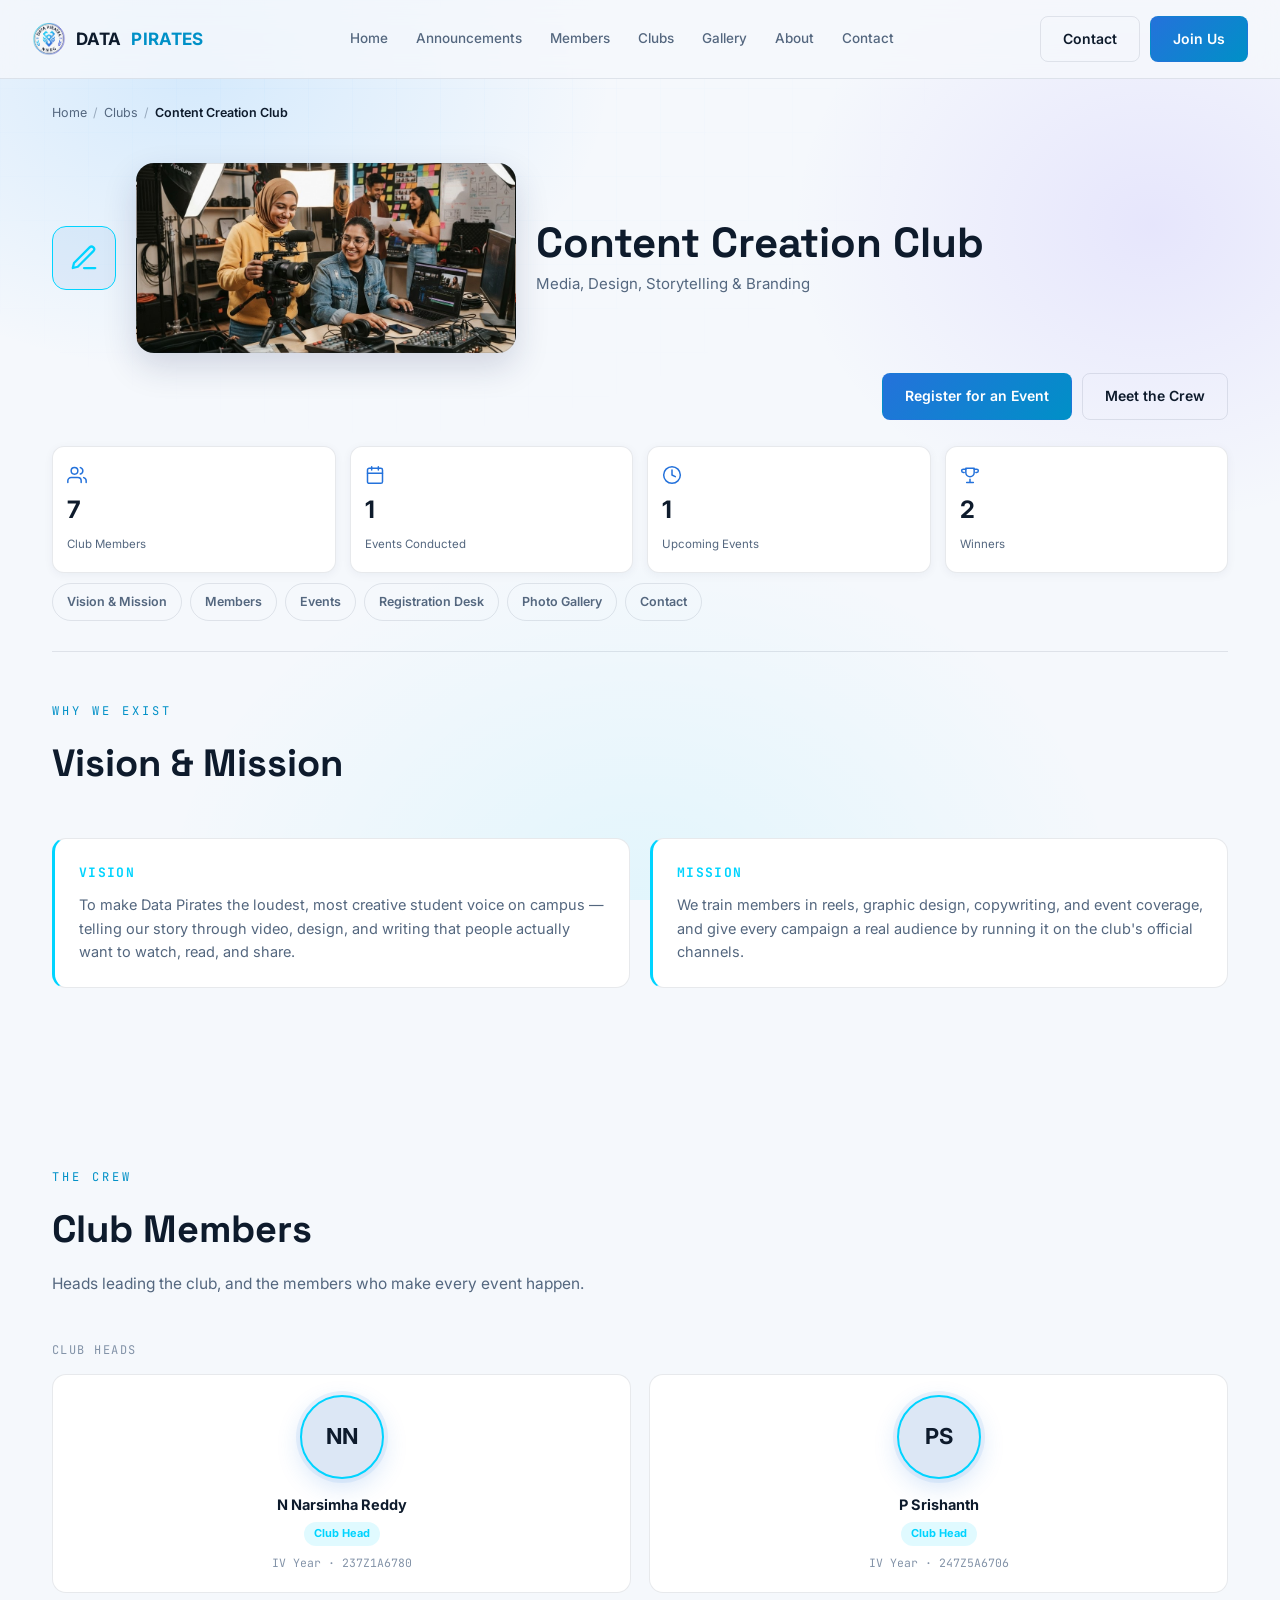
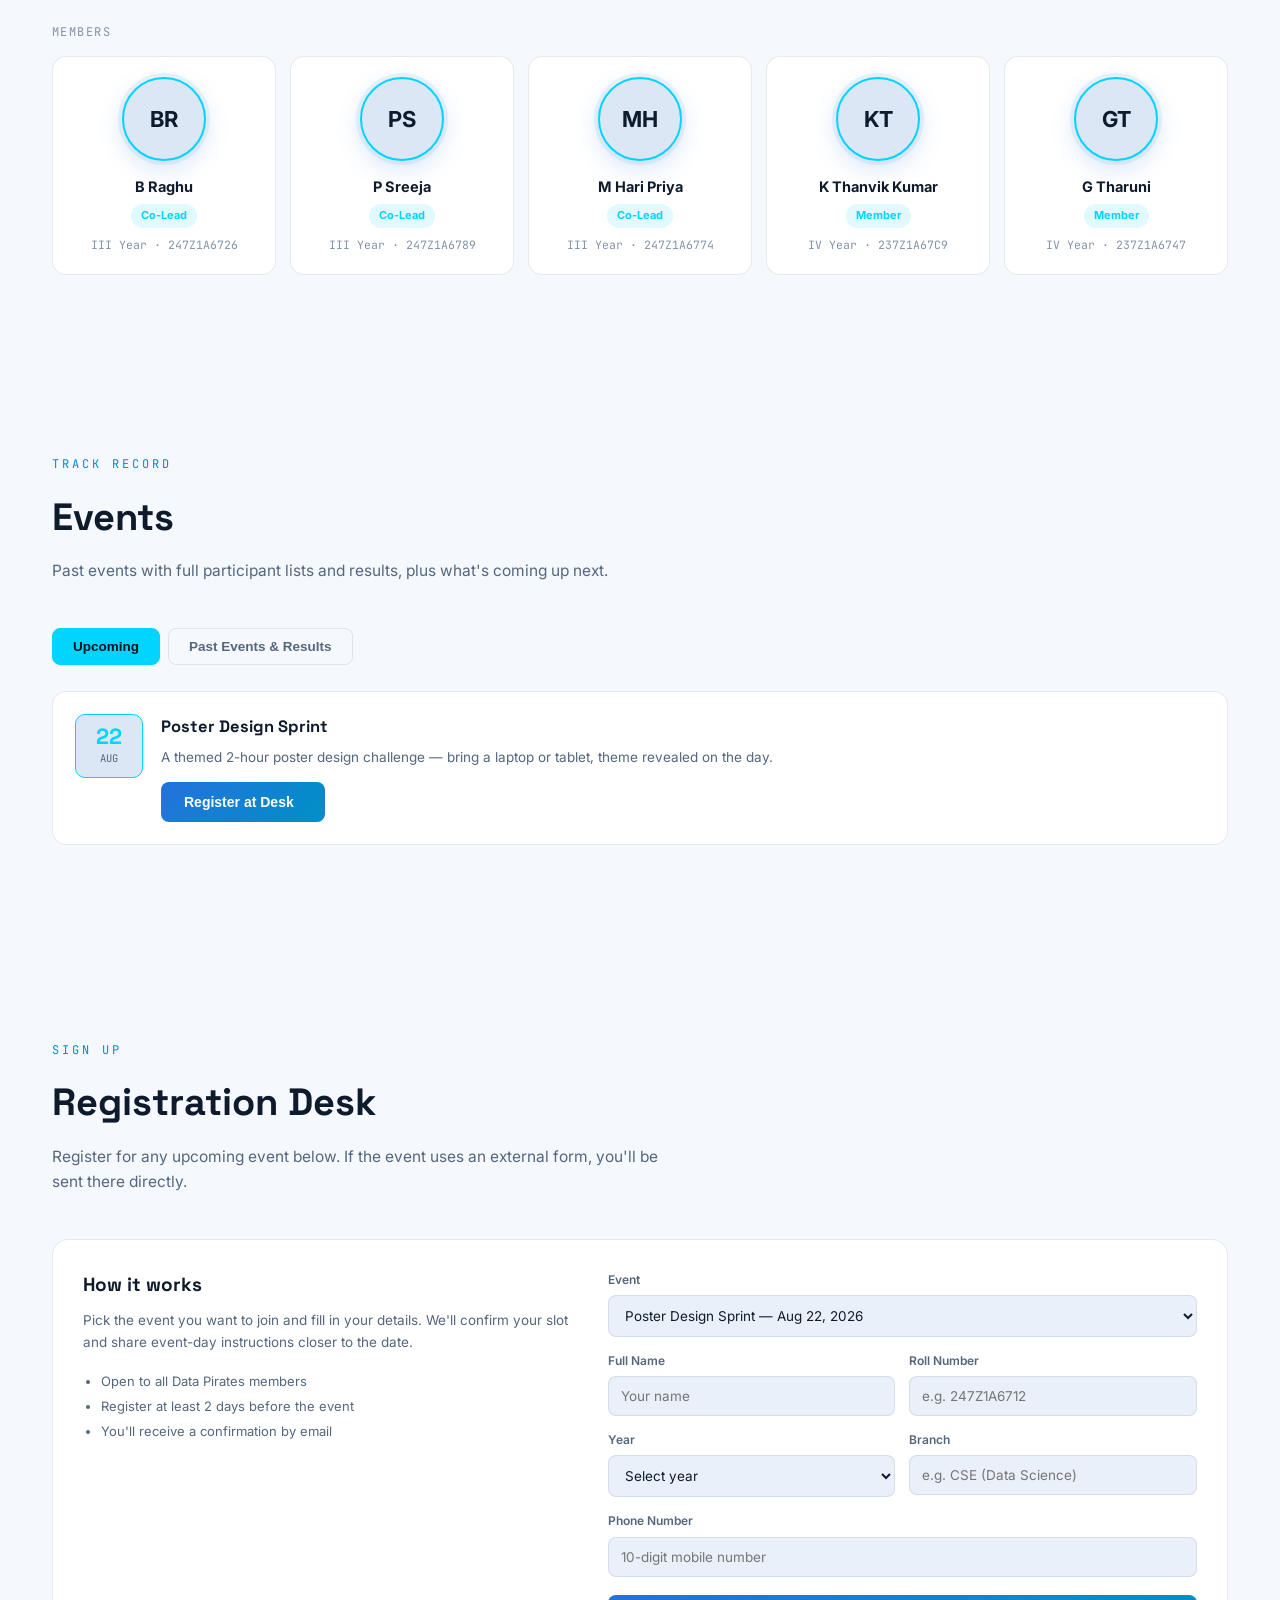
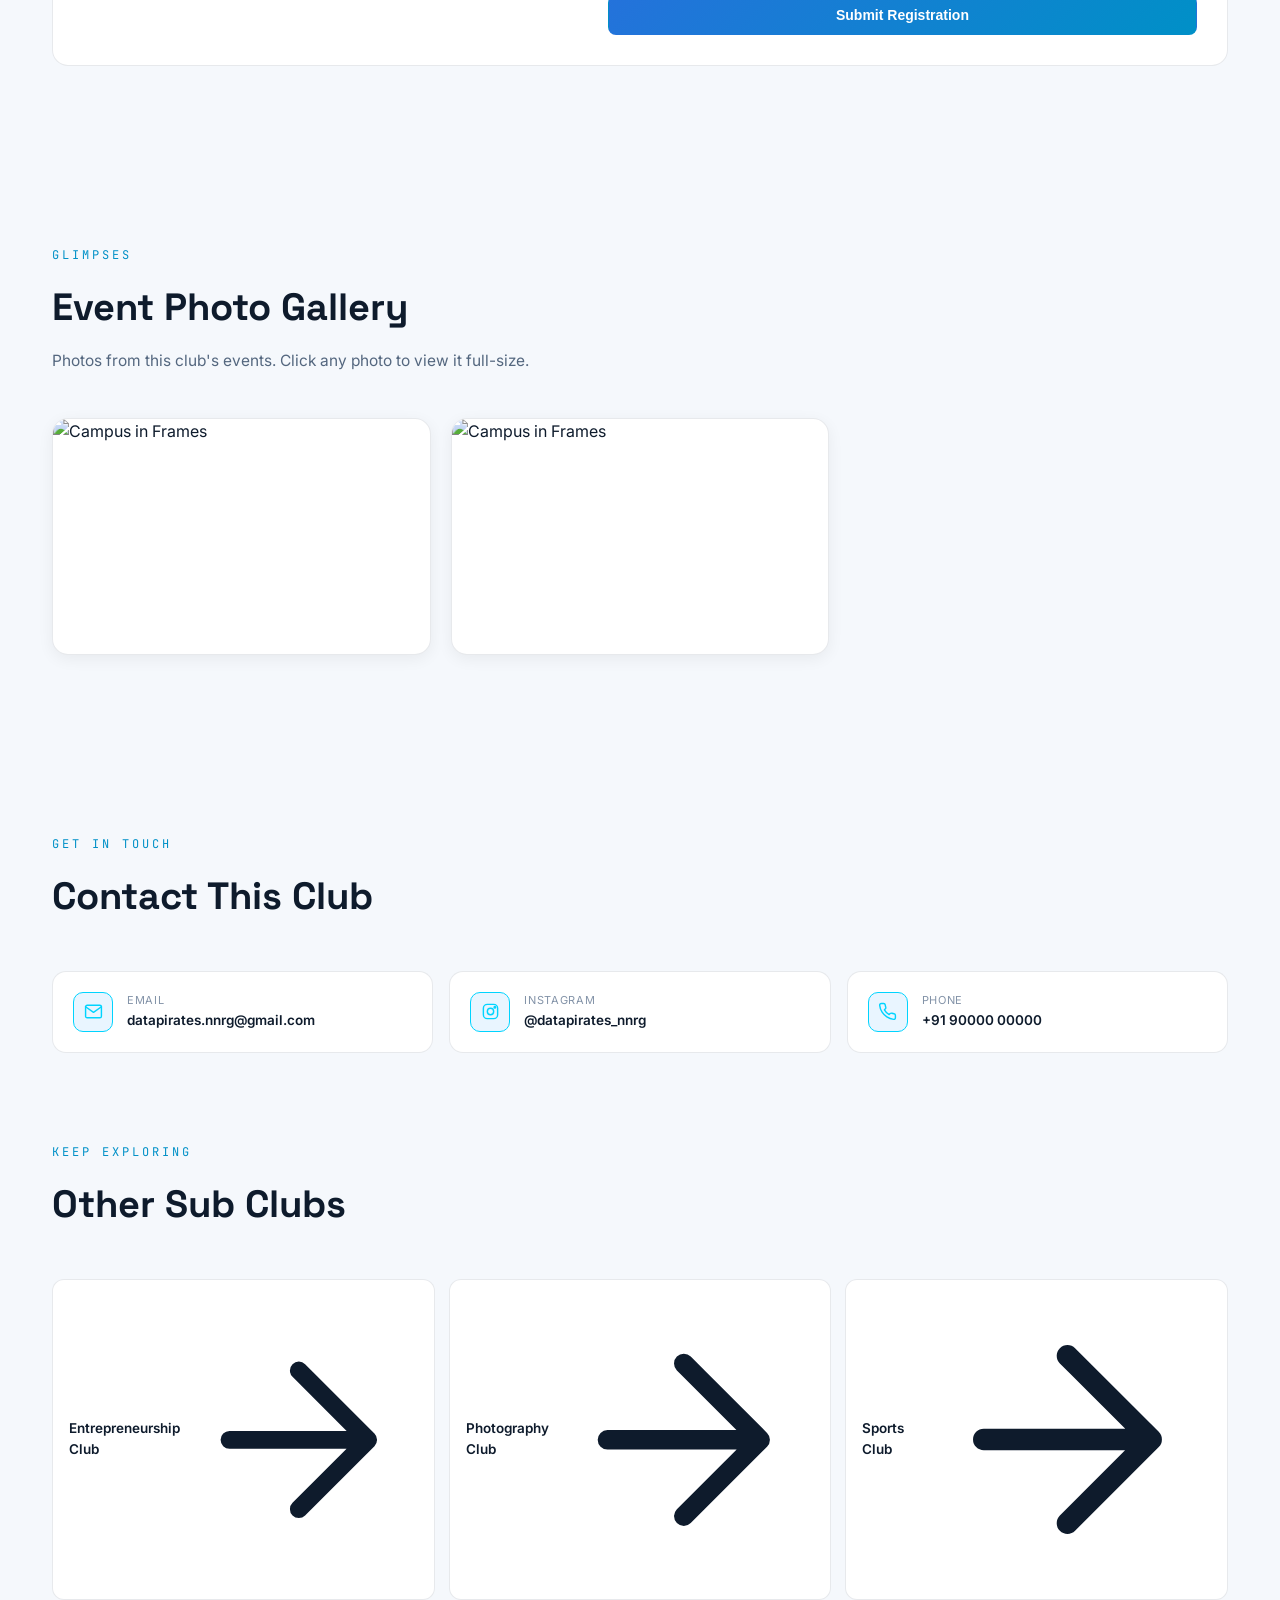
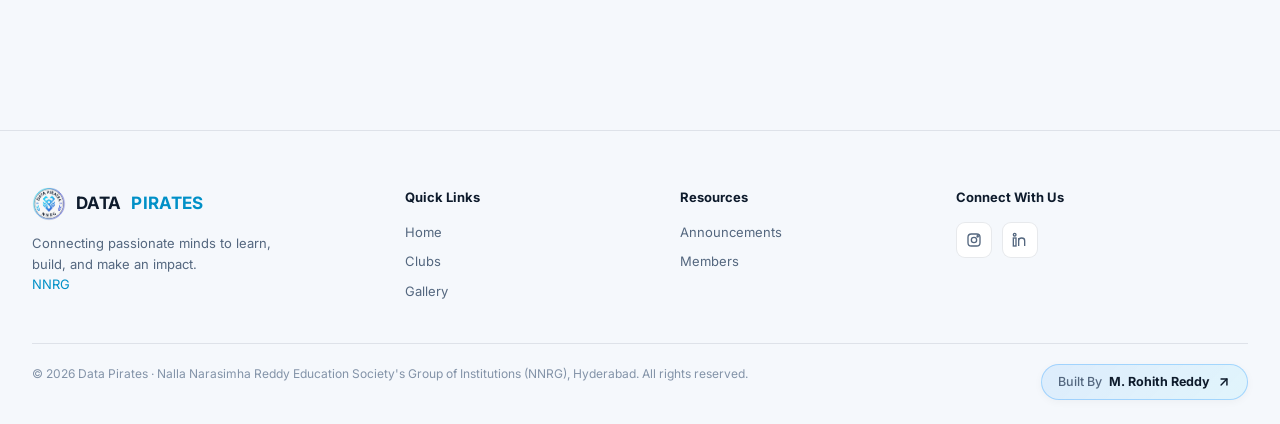
==== commit 3ed0365c: "feat: add hero images and related CSS for club pages Co-authored-by: Maram Rohith Reddy <199502183+r" ====
--- a/clubs/content-creation-club.html
+++ b/clubs/content-creation-club.html
@@ -58,6 +58,7 @@
     <!-- CLUB HERO -->
     <section class="club-hero" style="padding-bottom:0;">
       <div class="club-icon" id="clubHeroIcon"></div>
+      <div class="club-hero-photo" id="clubHeroPhoto" aria-label="Content Creation Club activity photo"></div>
       <div>
         <h1 id="clubHeroName">Club Name</h1>
         <p class="tagline" id="clubHeroTagline">Tagline</p>
--- a/clubs/club.css
+++ b/clubs/club.css
@@ -52,6 +52,31 @@
 .club-hero .club-icon svg {
   width: 30px;
   height: 30px;
+}
+
+.club-hero-photo {
+  width: min(380px, 38vw);
+  min-height: 190px;
+  aspect-ratio: 16 / 8;
+  border-radius: 18px;
+  background-color: var(--surface-2);
+  background-position: center;
+  background-size: cover;
+  box-shadow: 0 14px 34px rgba(23, 36, 84, .16);
+  border: 1px solid var(--border);
+  order: 2;
+}
+
+.club-hero h1 {
+  order: 3;
+}
+
+.club-hero > div:nth-of-type(3) {
+  order: 4;
+}
+
+.club-hero-actions {
+  order: 5;
 }
 
 .club-hero h1 {
